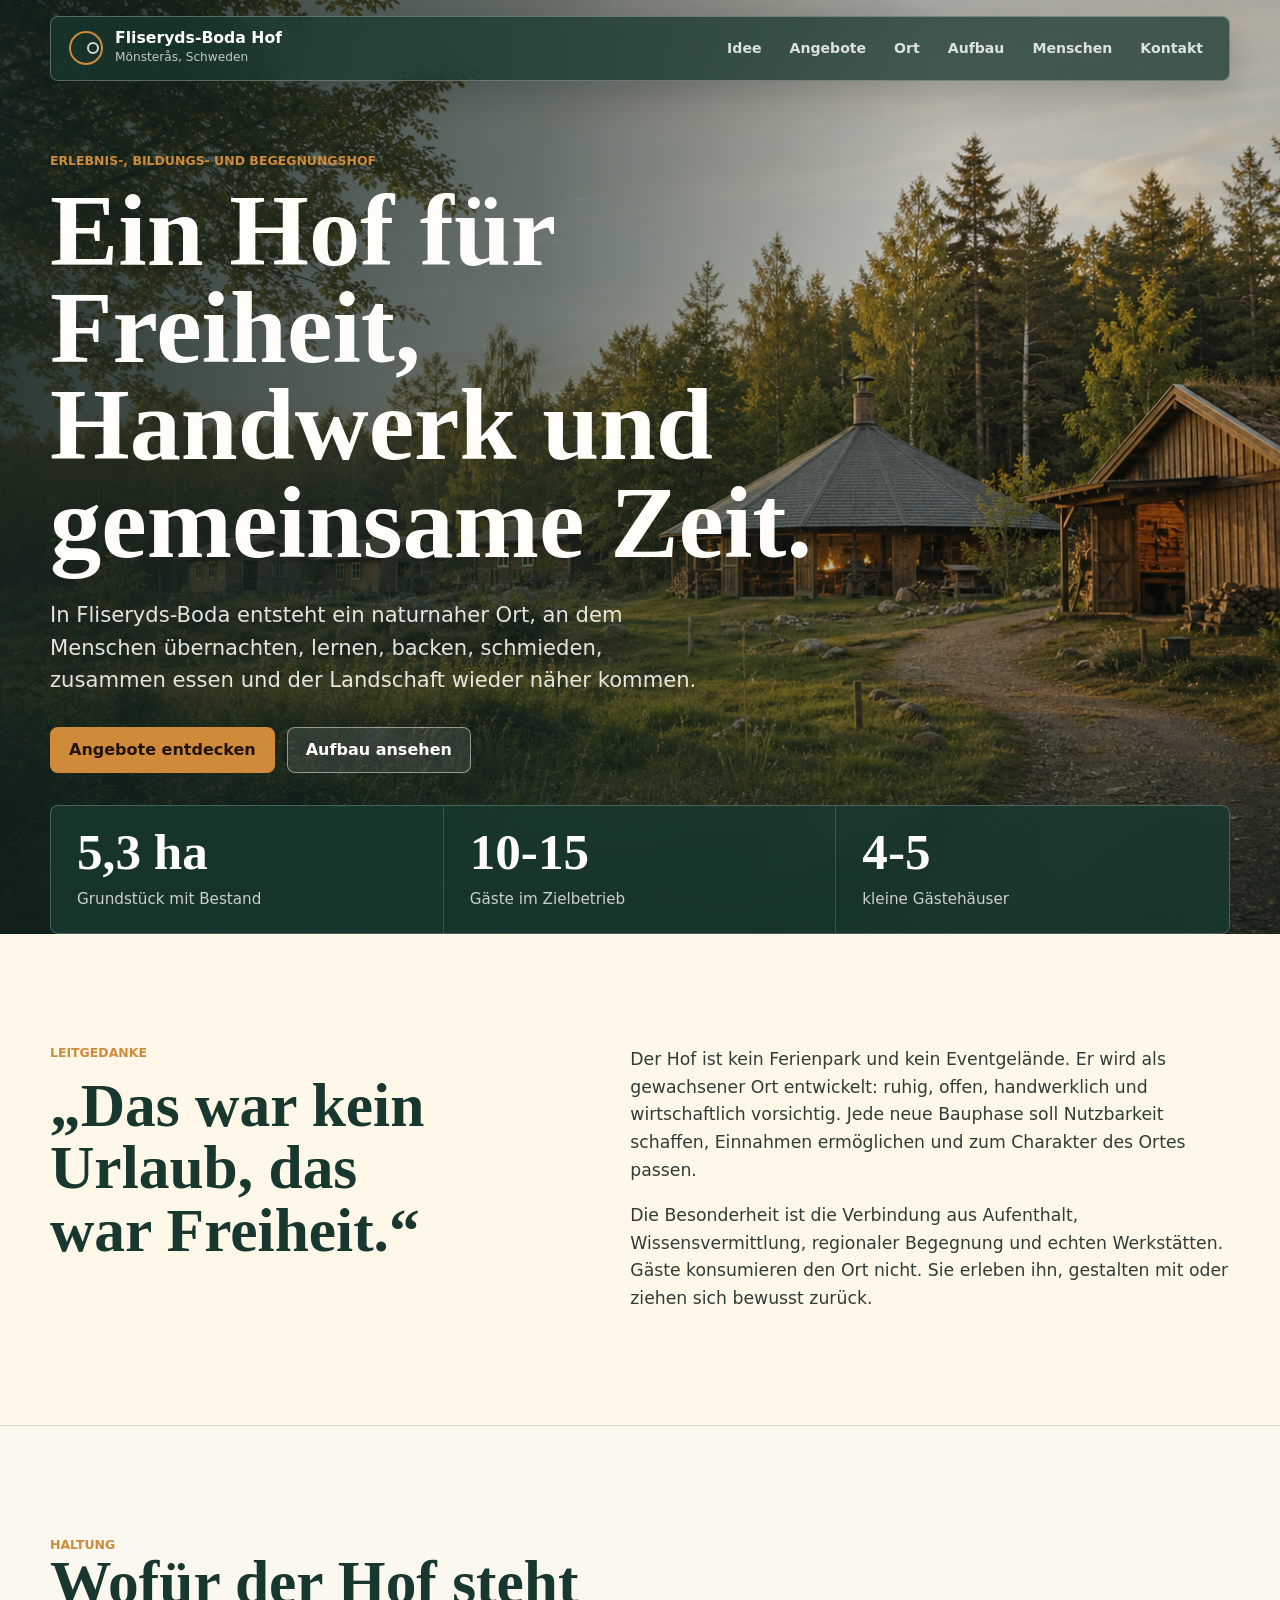
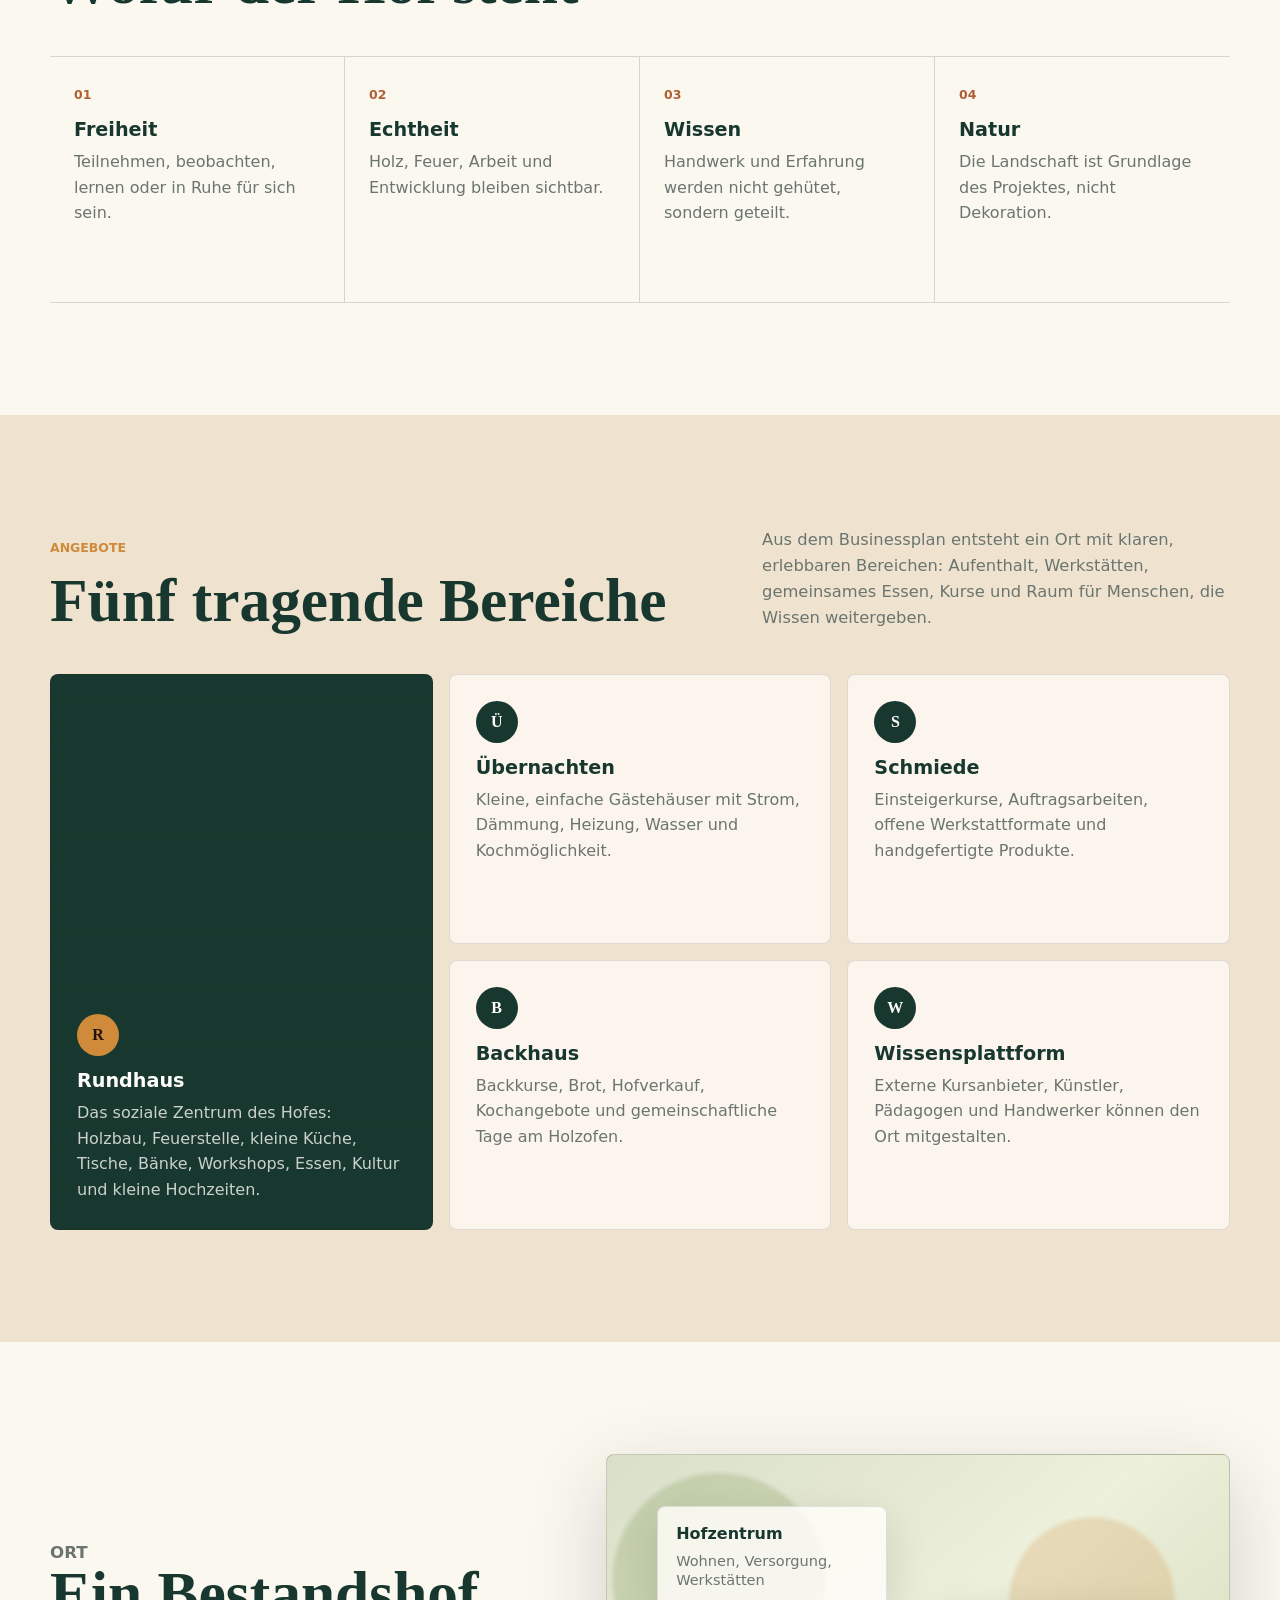
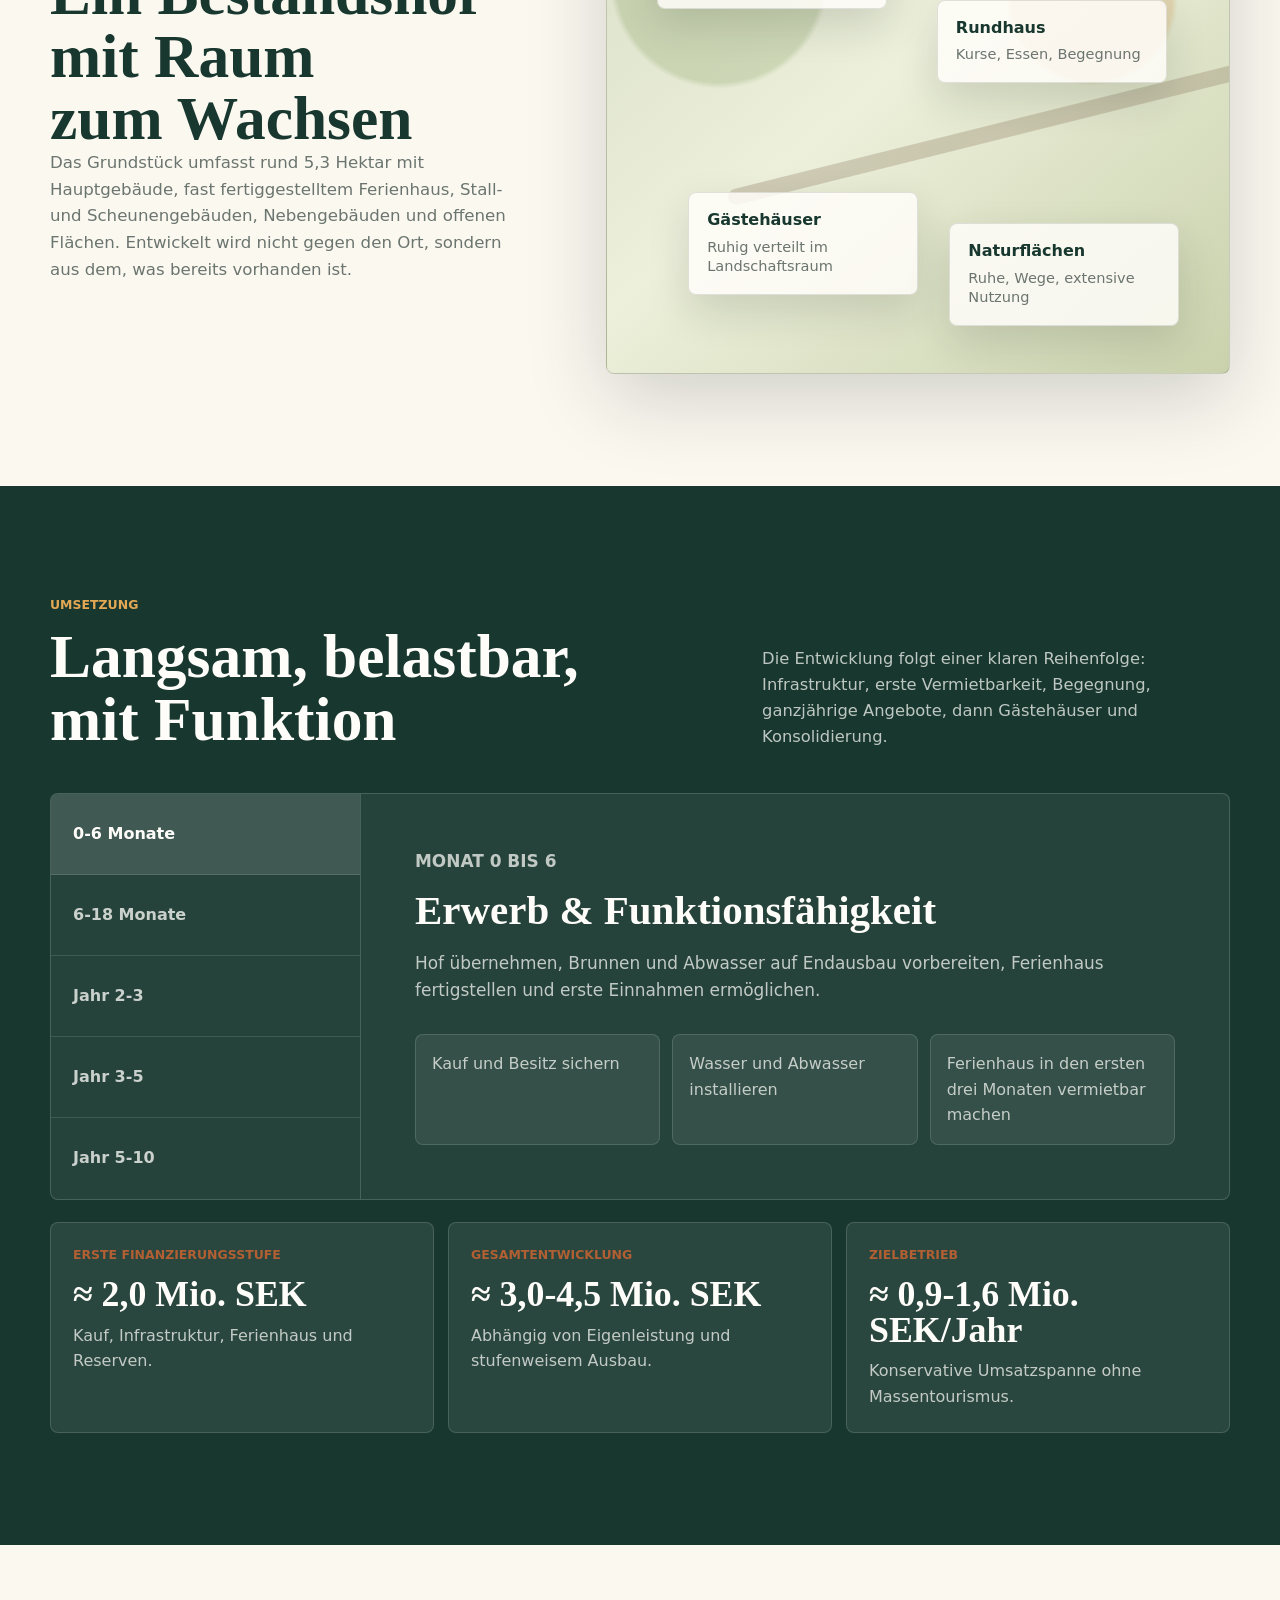
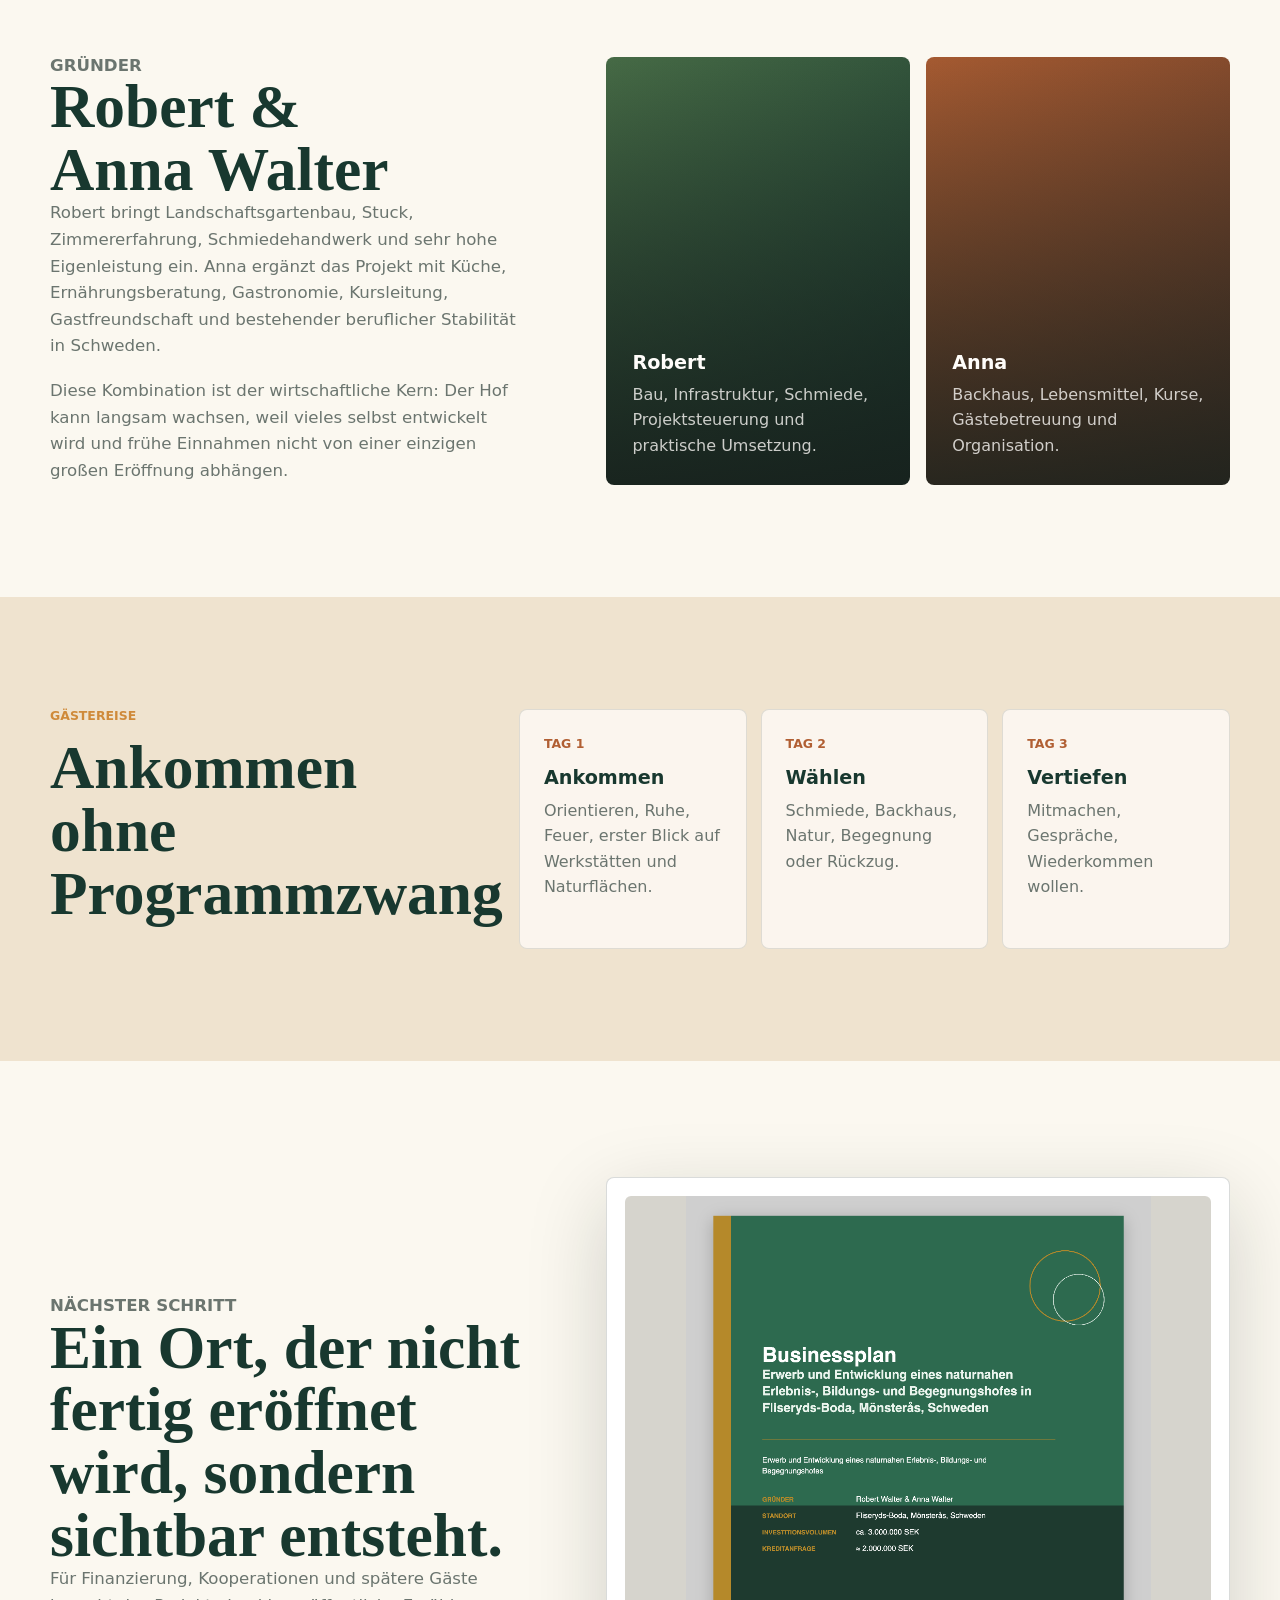
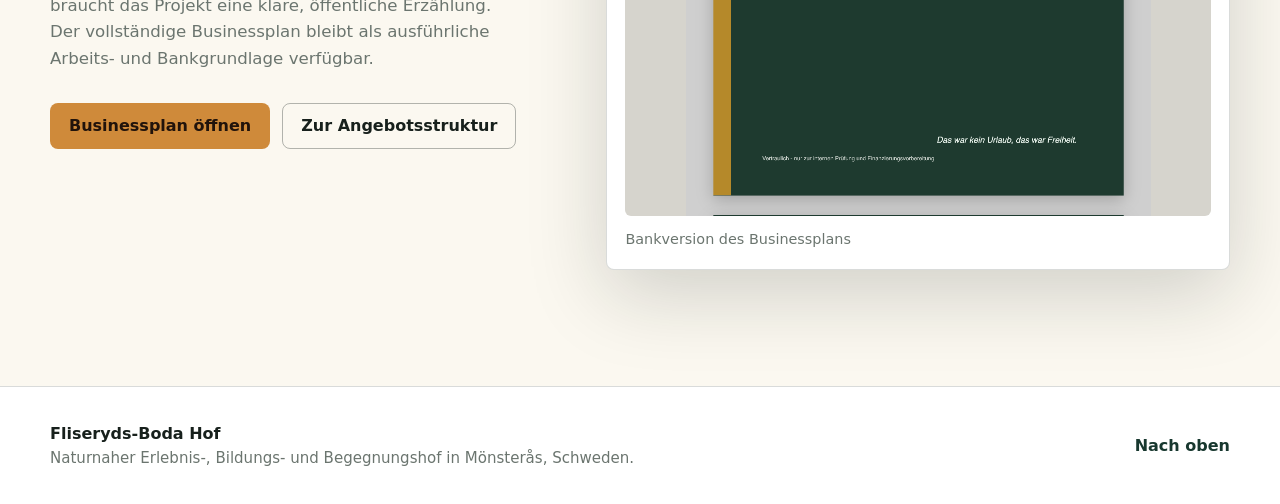
==== index.html @ d60a07a8 "Deploy website" ====
<!doctype html>
<html lang="de">
  <head>
    <meta charset="utf-8" />
    <meta name="viewport" content="width=device-width, initial-scale=1" />
    <meta
      name="description"
      content="Naturnaher Erlebnis-, Bildungs- und Begegnungshof in Fliseryds-Boda, Mönsterås: Übernachten, Handwerk, Backhaus, Schmiede, Rundhaus und offene Wissensplattform."
    />
    <title>Erlebnis-, Bildungs- und Begegnungshof Fliseryds-Boda</title>
    <link rel="preload" href="assets/hof-hero.png" as="image" />
    <link rel="stylesheet" href="styles.css" />
  </head>
  <body>
    <header class="site-header" data-header>
      <a class="brand" href="#top" aria-label="Zur Startseite">
        <span class="brand-mark" aria-hidden="true"></span>
        <span>
          <strong>Fliseryds-Boda Hof</strong>
          <small>Mönsterås, Schweden</small>
        </span>
      </a>

      <button class="nav-toggle" type="button" data-nav-toggle aria-expanded="false" aria-controls="site-nav">
        <span></span>
        <span></span>
        <span></span>
        <span class="sr-only">Navigation</span>
      </button>

      <nav class="site-nav" id="site-nav" data-nav>
        <a href="#idee">Idee</a>
        <a href="#angebote">Angebote</a>
        <a href="#ort">Ort</a>
        <a href="#aufbau">Aufbau</a>
        <a href="#menschen">Menschen</a>
        <a href="#kontakt">Kontakt</a>
      </nav>
    </header>

    <main id="top">
      <section class="hero" aria-labelledby="hero-title">
        <picture class="hero-media">
          <img src="assets/hof-hero.png" alt="Naturnaher Hof mit kleinen Holzhäusern, Rundhaus und Werkstatt am Waldrand" />
        </picture>
        <div class="hero-shade" aria-hidden="true"></div>
        <div class="hero-content">
          <p class="eyebrow">Erlebnis-, Bildungs- und Begegnungshof</p>
          <h1 id="hero-title">
            <span>Ein Hof für</span>
            <span>Freiheit,</span>
            <span>Handwerk</span>
            <span>und</span>
            <span>gemeinsame</span>
            <span>Zeit.</span>
          </h1>
          <p class="hero-copy">
            In Fliseryds-Boda entsteht ein naturnaher Ort, an dem Menschen übernachten, lernen,
            backen, schmieden, zusammen essen und der Landschaft wieder näher kommen.
          </p>
          <div class="hero-actions" aria-label="Wichtige Ziele">
            <a class="button button-primary" href="#angebote">Angebote entdecken</a>
            <a class="button button-secondary" href="#aufbau">Aufbau ansehen</a>
          </div>
        </div>
        <div class="hero-facts" aria-label="Projektkennzahlen">
          <div>
            <strong>5,3 ha</strong>
            <span>Grundstück mit Bestand</span>
          </div>
          <div>
            <strong>10-15</strong>
            <span>Gäste im Zielbetrieb</span>
          </div>
          <div>
            <strong>4-5</strong>
            <span>kleine Gästehäuser</span>
          </div>
        </div>
      </section>

      <section class="intro-band" id="idee" aria-labelledby="idea-title">
        <div class="section-inner intro-grid">
          <div>
            <p class="eyebrow">Leitgedanke</p>
            <h2 id="idea-title">„Das war kein Urlaub, das war Freiheit.“</h2>
          </div>
          <div class="intro-copy">
            <p>
              Der Hof ist kein Ferienpark und kein Eventgelände. Er wird als gewachsener Ort entwickelt:
              ruhig, offen, handwerklich und wirtschaftlich vorsichtig. Jede neue Bauphase soll Nutzbarkeit
              schaffen, Einnahmen ermöglichen und zum Charakter des Ortes passen.
            </p>
            <p>
              Die Besonderheit ist die Verbindung aus Aufenthalt, Wissensvermittlung, regionaler Begegnung
              und echten Werkstätten. Gäste konsumieren den Ort nicht. Sie erleben ihn, gestalten mit oder
              ziehen sich bewusst zurück.
            </p>
          </div>
        </div>
      </section>

      <section class="section" aria-labelledby="values-title">
        <div class="section-inner">
          <div class="section-heading">
            <p class="eyebrow">Haltung</p>
            <h2 id="values-title">Wofür der Hof steht</h2>
          </div>
          <div class="value-strip">
            <article>
              <span>01</span>
              <h3>Freiheit</h3>
              <p>Teilnehmen, beobachten, lernen oder in Ruhe für sich sein.</p>
            </article>
            <article>
              <span>02</span>
              <h3>Echtheit</h3>
              <p>Holz, Feuer, Arbeit und Entwicklung bleiben sichtbar.</p>
            </article>
            <article>
              <span>03</span>
              <h3>Wissen</h3>
              <p>Handwerk und Erfahrung werden nicht gehütet, sondern geteilt.</p>
            </article>
            <article>
              <span>04</span>
              <h3>Natur</h3>
              <p>Die Landschaft ist Grundlage des Projektes, nicht Dekoration.</p>
            </article>
          </div>
        </div>
      </section>

      <section class="section section-warm" id="angebote" aria-labelledby="offers-title">
        <div class="section-inner">
          <div class="section-heading split">
            <div>
              <p class="eyebrow">Angebote</p>
              <h2 id="offers-title">Fünf tragende Bereiche</h2>
            </div>
            <p>
              Aus dem Businessplan entsteht ein Ort mit klaren, erlebbaren Bereichen: Aufenthalt,
              Werkstätten, gemeinsames Essen, Kurse und Raum für Menschen, die Wissen weitergeben.
            </p>
          </div>

          <div class="offer-grid">
            <article class="offer-card large">
              <div class="offer-icon" aria-hidden="true">R</div>
              <h3>Rundhaus</h3>
              <p>
                Das soziale Zentrum des Hofes: Holzbau, Feuerstelle, kleine Küche, Tische, Bänke,
                Workshops, Essen, Kultur und kleine Hochzeiten.
              </p>
            </article>
            <article class="offer-card">
              <div class="offer-icon" aria-hidden="true">Ü</div>
              <h3>Übernachten</h3>
              <p>Kleine, einfache Gästehäuser mit Strom, Dämmung, Heizung, Wasser und Kochmöglichkeit.</p>
            </article>
            <article class="offer-card">
              <div class="offer-icon" aria-hidden="true">S</div>
              <h3>Schmiede</h3>
              <p>Einsteigerkurse, Auftragsarbeiten, offene Werkstattformate und handgefertigte Produkte.</p>
            </article>
            <article class="offer-card">
              <div class="offer-icon" aria-hidden="true">B</div>
              <h3>Backhaus</h3>
              <p>Backkurse, Brot, Hofverkauf, Kochangebote und gemeinschaftliche Tage am Holzofen.</p>
            </article>
            <article class="offer-card">
              <div class="offer-icon" aria-hidden="true">W</div>
              <h3>Wissensplattform</h3>
              <p>Externe Kursanbieter, Künstler, Pädagogen und Handwerker können den Ort mitgestalten.</p>
            </article>
          </div>
        </div>
      </section>

      <section class="section" id="ort" aria-labelledby="place-title">
        <div class="section-inner place-grid">
          <div>
            <p class="eyebrow">Ort</p>
            <h2 id="place-title">Ein Bestandshof mit Raum zum Wachsen</h2>
            <p>
              Das Grundstück umfasst rund 5,3 Hektar mit Hauptgebäude, fast fertiggestelltem Ferienhaus,
              Stall- und Scheunengebäuden, Nebengebäuden und offenen Flächen. Entwickelt wird nicht gegen
              den Ort, sondern aus dem, was bereits vorhanden ist.
            </p>
          </div>
          <div class="site-map" aria-label="Funktionsbereiche des Hofes">
            <div class="map-zone zone-center">
              <strong>Hofzentrum</strong>
              <span>Wohnen, Versorgung, Werkstätten</span>
            </div>
            <div class="map-zone zone-gather">
              <strong>Rundhaus</strong>
              <span>Kurse, Essen, Begegnung</span>
            </div>
            <div class="map-zone zone-guests">
              <strong>Gästehäuser</strong>
              <span>Ruhig verteilt im Landschaftsraum</span>
            </div>
            <div class="map-zone zone-nature">
              <strong>Naturflächen</strong>
              <span>Ruhe, Wege, extensive Nutzung</span>
            </div>
          </div>
        </div>
      </section>

      <section class="section section-dark" id="aufbau" aria-labelledby="roadmap-title">
        <div class="section-inner">
          <div class="section-heading split">
            <div>
              <p class="eyebrow">Umsetzung</p>
              <h2 id="roadmap-title">Langsam, belastbar, mit Funktion</h2>
            </div>
            <p>
              Die Entwicklung folgt einer klaren Reihenfolge: Infrastruktur, erste Vermietbarkeit,
              Begegnung, ganzjährige Angebote, dann Gästehäuser und Konsolidierung.
            </p>
          </div>

          <div class="roadmap" data-roadmap>
            <div class="phase-tabs" role="tablist" aria-label="Entwicklungsphasen">
              <button type="button" class="phase-tab is-active" role="tab" aria-selected="true" data-phase="0">0-6 Monate</button>
              <button type="button" class="phase-tab" role="tab" aria-selected="false" data-phase="1">6-18 Monate</button>
              <button type="button" class="phase-tab" role="tab" aria-selected="false" data-phase="2">Jahr 2-3</button>
              <button type="button" class="phase-tab" role="tab" aria-selected="false" data-phase="3">Jahr 3-5</button>
              <button type="button" class="phase-tab" role="tab" aria-selected="false" data-phase="4">Jahr 5-10</button>
            </div>
            <div class="phase-panel" role="tabpanel" aria-live="polite">
              <p class="phase-kicker" data-phase-period>Monat 0 bis 6</p>
              <h3 data-phase-title>Erwerb & Funktionsfähigkeit</h3>
              <p data-phase-copy>
                Hof übernehmen, Brunnen und Abwasser auf Endausbau vorbereiten, Ferienhaus fertigstellen
                und erste Einnahmen ermöglichen.
              </p>
              <ul data-phase-list>
                <li>Kauf und Besitz sichern</li>
                <li>Wasser und Abwasser installieren</li>
                <li>Ferienhaus in den ersten drei Monaten vermietbar machen</li>
              </ul>
            </div>
          </div>

          <div class="finance-grid" aria-label="Finanzielle Eckdaten">
            <div>
              <span>Erste Finanzierungsstufe</span>
              <strong>≈ 2,0 Mio. SEK</strong>
              <p>Kauf, Infrastruktur, Ferienhaus und Reserven.</p>
            </div>
            <div>
              <span>Gesamtentwicklung</span>
              <strong>≈ 3,0-4,5 Mio. SEK</strong>
              <p>Abhängig von Eigenleistung und stufenweisem Ausbau.</p>
            </div>
            <div>
              <span>Zielbetrieb</span>
              <strong>≈ 0,9-1,6 Mio. SEK/Jahr</strong>
              <p>Konservative Umsatzspanne ohne Massentourismus.</p>
            </div>
          </div>
        </div>
      </section>

      <section class="section" id="menschen" aria-labelledby="people-title">
        <div class="section-inner people-grid">
          <div class="people-copy">
            <p class="eyebrow">Gründer</p>
            <h2 id="people-title">Robert & Anna Walter</h2>
            <p>
              Robert bringt Landschaftsgartenbau, Stuck, Zimmererfahrung, Schmiedehandwerk und sehr hohe
              Eigenleistung ein. Anna ergänzt das Projekt mit Küche, Ernährungsberatung, Gastronomie,
              Kursleitung, Gastfreundschaft und bestehender beruflicher Stabilität in Schweden.
            </p>
            <p>
              Diese Kombination ist der wirtschaftliche Kern: Der Hof kann langsam wachsen, weil vieles
              selbst entwickelt wird und frühe Einnahmen nicht von einer einzigen großen Eröffnung abhängen.
            </p>
          </div>
          <div class="profile-list">
            <article>
              <h3>Robert</h3>
              <p>Bau, Infrastruktur, Schmiede, Projektsteuerung und praktische Umsetzung.</p>
            </article>
            <article>
              <h3>Anna</h3>
              <p>Backhaus, Lebensmittel, Kurse, Gästebetreuung und Organisation.</p>
            </article>
          </div>
        </div>
      </section>

      <section class="section section-warm" aria-labelledby="guest-title">
        <div class="section-inner guest-grid">
          <div>
            <p class="eyebrow">Gästereise</p>
            <h2 id="guest-title">Ankommen ohne Programmzwang</h2>
          </div>
          <div class="journey">
            <article>
              <span>Tag 1</span>
              <h3>Ankommen</h3>
              <p>Orientieren, Ruhe, Feuer, erster Blick auf Werkstätten und Naturflächen.</p>
            </article>
            <article>
              <span>Tag 2</span>
              <h3>Wählen</h3>
              <p>Schmiede, Backhaus, Natur, Begegnung oder Rückzug.</p>
            </article>
            <article>
              <span>Tag 3</span>
              <h3>Vertiefen</h3>
              <p>Mitmachen, Gespräche, Wiederkommen wollen.</p>
            </article>
          </div>
        </div>
      </section>

      <section class="section cta-section" id="kontakt" aria-labelledby="contact-title">
        <div class="section-inner cta-grid">
          <div>
            <p class="eyebrow">Nächster Schritt</p>
            <h2 id="contact-title">Ein Ort, der nicht fertig eröffnet wird, sondern sichtbar entsteht.</h2>
            <p>
              Für Finanzierung, Kooperationen und spätere Gäste braucht das Projekt eine klare,
              öffentliche Erzählung. Der vollständige Businessplan bleibt als ausführliche Arbeits- und
              Bankgrundlage verfügbar.
            </p>
            <div class="cta-actions">
              <a class="button button-primary" href="businessplan_robert_anna_walter_bankversion.html">Businessplan öffnen</a>
              <a class="button button-secondary on-light" href="#angebote">Zur Angebotsstruktur</a>
            </div>
          </div>
          <figure class="document-preview">
            <img src="assets/businessplan-cover.png" alt="Titelseite des Businessplans Robert und Anna Walter" />
            <figcaption>Bankversion des Businessplans</figcaption>
          </figure>
        </div>
      </section>
    </main>

    <footer class="site-footer">
      <div class="section-inner footer-grid">
        <div>
          <strong>Fliseryds-Boda Hof</strong>
          <span>Naturnaher Erlebnis-, Bildungs- und Begegnungshof in Mönsterås, Schweden.</span>
        </div>
        <a href="#top">Nach oben</a>
      </div>
    </footer>

    <script src="script.js"></script>
  </body>
</html>
---- styles.css ----
:root {
  --forest: #18382f;
  --moss: #496f48;
  --leaf: #7f9a58;
  --ember: #b15f33;
  --copper: #cf8a3a;
  --cream: #f4eee1;
  --paper: #fbf8f0;
  --clay: #cfbfaa;
  --ink: #17201c;
  --muted: #6b756f;
  --line: rgba(23, 32, 28, 0.16);
  --white: #fffdfa;
  --shadow: 0 24px 80px rgba(16, 26, 22, 0.18);
  --max: 1180px;
}

* {
  box-sizing: border-box;
}

html {
  scroll-behavior: smooth;
}

body {
  margin: 0;
  background: var(--paper);
  color: var(--ink);
  font-family:
    Inter, ui-sans-serif, system-ui, -apple-system, BlinkMacSystemFont, "Segoe UI", sans-serif;
  font-size: 16px;
  line-height: 1.6;
  overflow-x: clip;
}

img {
  display: block;
  max-width: 100%;
}

a {
  color: inherit;
}

button,
a {
  -webkit-tap-highlight-color: transparent;
}

.sr-only {
  position: absolute;
  width: 1px;
  height: 1px;
  padding: 0;
  margin: -1px;
  overflow: hidden;
  clip: rect(0, 0, 0, 0);
  white-space: nowrap;
  border: 0;
}

.site-header {
  position: fixed;
  z-index: 30;
  top: 16px;
  left: 50%;
  width: min(calc(100% - 32px), var(--max));
  min-height: 64px;
  transform: translateX(-50%);
  display: flex;
  align-items: center;
  justify-content: space-between;
  gap: 22px;
  padding: 12px 14px 12px 18px;
  border: 1px solid rgba(255, 253, 250, 0.28);
  border-radius: 8px;
  background: rgba(24, 56, 47, 0.74);
  color: var(--white);
  box-shadow: 0 12px 36px rgba(13, 25, 21, 0.22);
  backdrop-filter: blur(18px);
}

.site-header.is-scrolled {
  background: rgba(24, 56, 47, 0.94);
  border-color: rgba(255, 253, 250, 0.18);
}

.brand {
  display: inline-flex;
  align-items: center;
  gap: 12px;
  text-decoration: none;
  min-width: 0;
}

.brand-mark {
  width: 34px;
  height: 34px;
  flex: 0 0 auto;
  border: 2px solid var(--copper);
  border-radius: 50%;
  position: relative;
}

.brand-mark::after {
  content: "";
  position: absolute;
  inset: 9px;
  border: 2px solid rgba(255, 253, 250, 0.82);
  border-radius: 50%;
  transform: translate(7px, 0);
}

.brand strong,
.brand small {
  display: block;
  overflow: hidden;
  text-overflow: ellipsis;
  white-space: nowrap;
}

.brand strong {
  font-size: 0.98rem;
  line-height: 1.1;
}

.brand small {
  margin-top: 2px;
  color: rgba(255, 253, 250, 0.74);
  font-size: 0.76rem;
}

.site-nav {
  display: flex;
  align-items: center;
  justify-content: flex-end;
  gap: 4px;
}

.site-nav a {
  padding: 10px 12px;
  border-radius: 8px;
  color: rgba(255, 253, 250, 0.84);
  font-size: 0.88rem;
  font-weight: 650;
  line-height: 1;
  text-decoration: none;
}

.site-nav a:hover,
.site-nav a:focus-visible {
  background: rgba(255, 253, 250, 0.13);
  color: var(--white);
  outline: none;
}

.nav-toggle {
  display: none;
  width: 44px;
  height: 44px;
  border: 0;
  border-radius: 8px;
  background: rgba(255, 253, 250, 0.12);
  color: var(--white);
  cursor: pointer;
}

.nav-toggle span:not(.sr-only) {
  display: block;
  width: 20px;
  height: 2px;
  margin: 4px auto;
  border-radius: 99px;
  background: currentColor;
}

.hero {
  position: relative;
  min-height: 92svh;
  overflow: hidden;
  background: var(--forest);
  color: var(--white);
}

.hero-media,
.hero-media img,
.hero-shade {
  position: absolute;
  inset: 0;
}

.hero-media img {
  width: 100%;
  height: 100%;
  object-fit: cover;
  object-position: center center;
}

.hero-shade {
  background:
    linear-gradient(90deg, rgba(17, 33, 28, 0.88) 0%, rgba(17, 33, 28, 0.58) 42%, rgba(17, 33, 28, 0.12) 74%),
    linear-gradient(0deg, rgba(17, 33, 28, 0.58), rgba(17, 33, 28, 0.06) 42%);
}

.hero-content {
  position: relative;
  z-index: 2;
  width: min(calc(100% - 40px), var(--max));
  min-height: 72svh;
  margin: 0 auto;
  padding: 154px 0 104px;
  display: flex;
  flex-direction: column;
  justify-content: center;
  align-items: flex-start;
}

.eyebrow {
  margin: 0 0 14px;
  color: var(--copper);
  font-size: 0.78rem;
  font-weight: 850;
  letter-spacing: 0;
  line-height: 1.1;
  text-transform: uppercase;
}

.hero h1,
.section h2,
.intro-band h2,
.cta-section h2 {
  margin: 0;
  font-family: Georgia, "Times New Roman", serif;
  font-weight: 700;
  letter-spacing: 0;
}

.hero h1 {
  max-width: 780px;
  font-size: clamp(3.05rem, 8vw, 6.8rem);
  line-height: 0.95;
  overflow-wrap: normal;
  text-wrap: balance;
}

.hero-copy {
  max-width: 650px;
  margin: 28px 0 0;
  color: rgba(255, 253, 250, 0.88);
  font-size: clamp(1.08rem, 2vw, 1.32rem);
  line-height: 1.55;
}

.hero-actions,
.cta-actions {
  display: flex;
  flex-wrap: wrap;
  gap: 12px;
  margin-top: 30px;
}

.button {
  display: inline-flex;
  align-items: center;
  justify-content: center;
  min-height: 46px;
  padding: 13px 18px;
  border-radius: 8px;
  border: 1px solid transparent;
  font-weight: 800;
  line-height: 1.1;
  text-decoration: none;
  transition: transform 160ms ease, background 160ms ease, border-color 160ms ease;
}

.button:hover,
.button:focus-visible {
  transform: translateY(-1px);
  outline: none;
}

.button-primary {
  background: var(--copper);
  color: #21130b;
}

.button-primary:hover,
.button-primary:focus-visible {
  background: #e2a14d;
}

.button-secondary {
  border-color: rgba(255, 253, 250, 0.48);
  color: var(--white);
  background: rgba(255, 253, 250, 0.1);
}

.button-secondary:hover,
.button-secondary:focus-visible {
  background: rgba(255, 253, 250, 0.17);
}

.button-secondary.on-light {
  border-color: rgba(23, 32, 28, 0.32);
  color: var(--ink);
  background: transparent;
}

.button-secondary.on-light:hover,
.button-secondary.on-light:focus-visible {
  background: rgba(23, 32, 28, 0.06);
}

.hero-facts {
  position: relative;
  z-index: 3;
  width: min(calc(100% - 40px), var(--max));
  margin: -72px auto 0;
  display: grid;
  grid-template-columns: repeat(3, minmax(0, 1fr));
  border: 1px solid rgba(255, 253, 250, 0.22);
  border-radius: 8px;
  overflow: hidden;
  background: rgba(24, 56, 47, 0.84);
  backdrop-filter: blur(14px);
}

.hero-facts div {
  min-height: 112px;
  padding: 22px 26px;
  border-right: 1px solid rgba(255, 253, 250, 0.16);
}

.hero-facts div:last-child {
  border-right: 0;
}

.hero-facts strong {
  display: block;
  font-family: Georgia, "Times New Roman", serif;
  font-size: clamp(2rem, 4vw, 3.4rem);
  line-height: 0.95;
}

.hero-facts span {
  display: block;
  margin-top: 10px;
  color: rgba(255, 253, 250, 0.78);
  font-size: 0.95rem;
}

.section,
.intro-band {
  padding: 112px 0;
}

.section-inner {
  width: min(calc(100% - 40px), var(--max));
  margin: 0 auto;
}

.intro-band {
  border-bottom: 1px solid var(--line);
  background: #fff8e8;
}

.intro-grid {
  display: grid;
  grid-template-columns: minmax(0, 0.9fr) minmax(0, 1.1fr);
  gap: clamp(36px, 7vw, 92px);
  align-items: start;
}

.intro-band h2,
.section h2,
.cta-section h2 {
  color: var(--forest);
  font-size: clamp(2.15rem, 4.8vw, 4.4rem);
  line-height: 1.02;
  text-wrap: balance;
}

.intro-copy {
  color: #303c37;
  font-size: 1.08rem;
}

.intro-copy p,
.place-grid p,
.people-copy p,
.cta-grid p,
.section-heading > p,
.section-heading.split > p {
  margin: 0;
}

.intro-copy p + p,
.people-copy p + p {
  margin-top: 18px;
}

.section-heading {
  max-width: 740px;
  margin-bottom: 42px;
}

.section-heading.split {
  max-width: none;
  display: grid;
  grid-template-columns: minmax(0, 0.88fr) minmax(260px, 0.62fr);
  gap: 48px;
  align-items: end;
}

.section-heading.split > p {
  color: var(--muted);
  font-size: 1.02rem;
}

.value-strip {
  display: grid;
  grid-template-columns: repeat(4, minmax(0, 1fr));
  border-top: 1px solid var(--line);
  border-bottom: 1px solid var(--line);
}

.value-strip article {
  min-height: 245px;
  padding: 28px 24px;
  border-right: 1px solid var(--line);
}

.value-strip article:last-child {
  border-right: 0;
}

.value-strip span,
.journey span,
.finance-grid span,
.phase-kicker {
  display: block;
  color: var(--ember);
  font-size: 0.78rem;
  font-weight: 850;
  letter-spacing: 0;
  text-transform: uppercase;
}

.value-strip h3,
.offer-card h3,
.profile-list h3,
.journey h3,
.phase-panel h3,
.map-zone strong {
  margin: 14px 0 8px;
  color: var(--forest);
  font-size: 1.2rem;
  line-height: 1.15;
}

.value-strip p,
.offer-card p,
.profile-list p,
.journey p,
.finance-grid p,
.phase-panel p,
.map-zone span {
  margin: 0;
  color: var(--muted);
}

.section-warm {
  background: #efe3cf;
}

.offer-grid {
  display: grid;
  grid-template-columns: repeat(3, minmax(0, 1fr));
  gap: 16px;
}

.offer-card {
  min-height: 270px;
  padding: 26px;
  border: 1px solid rgba(23, 32, 28, 0.12);
  border-radius: 8px;
  background: rgba(255, 253, 250, 0.72);
}

.offer-card.large {
  grid-row: span 2;
  min-height: 100%;
  display: flex;
  flex-direction: column;
  justify-content: flex-end;
  background:
    linear-gradient(180deg, rgba(24, 56, 47, 0.02), rgba(24, 56, 47, 0.88)),
    var(--forest);
  color: var(--white);
}

.offer-card.large h3,
.offer-card.large p {
  color: var(--white);
}

.offer-card.large p {
  color: rgba(255, 253, 250, 0.78);
}

.offer-icon {
  width: 42px;
  height: 42px;
  display: grid;
  place-items: center;
  border-radius: 50%;
  background: var(--forest);
  color: var(--white);
  font-family: Georgia, "Times New Roman", serif;
  font-weight: 800;
}

.offer-card.large .offer-icon {
  background: var(--copper);
  color: #21130b;
}

.place-grid,
.people-grid,
.cta-grid,
.guest-grid {
  display: grid;
  grid-template-columns: minmax(0, 0.86fr) minmax(0, 1.14fr);
  gap: clamp(36px, 7vw, 86px);
  align-items: center;
}

.place-grid p,
.people-copy p,
.cta-grid p {
  color: var(--muted);
  font-size: 1.04rem;
}

.site-map {
  position: relative;
  min-height: 520px;
  border: 1px solid var(--line);
  border-radius: 8px;
  background:
    radial-gradient(circle at 18% 24%, rgba(127, 154, 88, 0.26) 0 16%, transparent 17%),
    radial-gradient(circle at 78% 28%, rgba(207, 138, 58, 0.22) 0 13%, transparent 14%),
    linear-gradient(140deg, #d9dfc8, #edf0db 44%, #c9d1ac);
  overflow: hidden;
  box-shadow: var(--shadow);
}

.site-map::before {
  content: "";
  position: absolute;
  inset: 50% -20% auto 18%;
  height: 16px;
  border-radius: 99px;
  background: rgba(129, 109, 82, 0.28);
  transform: rotate(-14deg);
}

.map-zone {
  position: absolute;
  width: min(230px, 42%);
  padding: 18px;
  border: 1px solid rgba(23, 32, 28, 0.12);
  border-radius: 8px;
  background: rgba(255, 253, 250, 0.84);
  box-shadow: 0 16px 42px rgba(23, 32, 28, 0.14);
}

.map-zone strong {
  display: block;
  margin: 0 0 7px;
  font-size: 1rem;
}

.map-zone span {
  display: block;
  font-size: 0.91rem;
  line-height: 1.35;
}

.zone-center {
  left: 8%;
  top: 10%;
}

.zone-gather {
  right: 10%;
  top: 28%;
}

.zone-guests {
  left: 13%;
  bottom: 15%;
}

.zone-nature {
  right: 8%;
  bottom: 9%;
}

.section-dark {
  background: var(--forest);
  color: var(--white);
}

.section-dark .eyebrow,
.section-dark .phase-kicker {
  color: #e3a854;
}

.section-dark h2,
.section-dark .phase-panel h3 {
  color: var(--white);
}

.section-dark .section-heading.split > p,
.section-dark .phase-panel p,
.section-dark .phase-panel li,
.section-dark .finance-grid p {
  color: rgba(255, 253, 250, 0.72);
}

.roadmap {
  display: grid;
  grid-template-columns: 310px minmax(0, 1fr);
  border: 1px solid rgba(255, 253, 250, 0.16);
  border-radius: 8px;
  overflow: hidden;
  background: rgba(255, 253, 250, 0.06);
}

.phase-tabs {
  display: grid;
  align-content: stretch;
  border-right: 1px solid rgba(255, 253, 250, 0.16);
}

.phase-tab {
  min-height: 72px;
  padding: 18px 22px;
  border: 0;
  border-bottom: 1px solid rgba(255, 253, 250, 0.12);
  background: transparent;
  color: rgba(255, 253, 250, 0.76);
  font: inherit;
  font-weight: 800;
  text-align: left;
  cursor: pointer;
}

.phase-tab:last-child {
  border-bottom: 0;
}

.phase-tab.is-active,
.phase-tab:hover,
.phase-tab:focus-visible {
  background: rgba(255, 253, 250, 0.12);
  color: var(--white);
  outline: none;
}

.phase-panel {
  min-height: 360px;
  padding: clamp(28px, 5vw, 54px);
}

.phase-panel h3 {
  margin: 12px 0 16px;
  max-width: 720px;
  font-family: Georgia, "Times New Roman", serif;
  font-size: clamp(1.8rem, 3.2vw, 3rem);
  letter-spacing: 0;
}

.phase-panel p {
  max-width: 760px;
  font-size: 1.06rem;
}

.phase-panel ul {
  display: grid;
  grid-template-columns: repeat(3, minmax(0, 1fr));
  gap: 12px;
  padding: 0;
  margin: 30px 0 0;
  list-style: none;
}

.phase-panel li {
  min-height: 96px;
  padding: 16px;
  border: 1px solid rgba(255, 253, 250, 0.14);
  border-radius: 8px;
  background: rgba(255, 253, 250, 0.07);
}

.finance-grid {
  display: grid;
  grid-template-columns: repeat(3, minmax(0, 1fr));
  gap: 14px;
  margin-top: 22px;
}

.finance-grid div {
  min-height: 170px;
  padding: 22px;
  border: 1px solid rgba(255, 253, 250, 0.14);
  border-radius: 8px;
  background: rgba(255, 253, 250, 0.08);
}

.finance-grid strong {
  display: block;
  margin: 12px 0 10px;
  color: var(--white);
  font-family: Georgia, "Times New Roman", serif;
  font-size: clamp(1.7rem, 2.8vw, 2.45rem);
  line-height: 1;
}

.people-grid {
  align-items: stretch;
}

.people-copy {
  align-self: center;
}

.profile-list {
  display: grid;
  grid-template-columns: repeat(2, minmax(0, 1fr));
  gap: 16px;
}

.profile-list article {
  min-height: 330px;
  display: flex;
  flex-direction: column;
  justify-content: flex-end;
  padding: 26px;
  border-radius: 8px;
  color: var(--white);
  background:
    linear-gradient(180deg, rgba(23, 32, 28, 0.06), rgba(23, 32, 28, 0.9)),
    linear-gradient(135deg, var(--moss), var(--forest));
}

.profile-list article:nth-child(2) {
  background:
    linear-gradient(180deg, rgba(23, 32, 28, 0.08), rgba(23, 32, 28, 0.84)),
    linear-gradient(135deg, var(--ember), #5e3928);
}

.profile-list h3,
.profile-list p {
  color: var(--white);
}

.profile-list p {
  color: rgba(255, 253, 250, 0.78);
}

.guest-grid {
  grid-template-columns: minmax(0, 0.7fr) minmax(0, 1.3fr);
  align-items: start;
}

.journey {
  display: grid;
  grid-template-columns: repeat(3, minmax(0, 1fr));
  gap: 14px;
}

.journey article {
  min-height: 240px;
  padding: 24px;
  border: 1px solid rgba(23, 32, 28, 0.12);
  border-radius: 8px;
  background: rgba(255, 253, 250, 0.72);
}

.cta-section {
  padding: 116px 0;
  background: var(--paper);
}

.cta-grid {
  align-items: center;
}

.document-preview {
  margin: 0;
  padding: 18px;
  border: 1px solid var(--line);
  border-radius: 8px;
  background: #ffffff;
  box-shadow: var(--shadow);
}

.document-preview img {
  width: 100%;
  max-height: 620px;
  object-fit: contain;
  border-radius: 6px;
  background: #d6d4cd;
}

.document-preview figcaption {
  margin-top: 12px;
  color: var(--muted);
  font-size: 0.9rem;
}

.site-footer {
  padding: 34px 0;
  border-top: 1px solid var(--line);
  background: #ffffff;
}

.footer-grid {
  display: flex;
  justify-content: space-between;
  gap: 24px;
  align-items: center;
}

.footer-grid strong,
.footer-grid span {
  display: block;
}

.footer-grid span {
  color: var(--muted);
  font-size: 0.94rem;
}

.footer-grid a {
  color: var(--forest);
  font-weight: 800;
  text-decoration: none;
}

@media (max-width: 980px) {
  .site-header {
    top: 10px;
    width: min(calc(100% - 20px), var(--max));
  }

  .nav-toggle {
    display: inline-block;
  }

  .site-nav {
    position: absolute;
    top: calc(100% + 8px);
    right: 0;
    width: min(330px, calc(100vw - 20px));
    display: none;
    padding: 8px;
    border: 1px solid rgba(255, 253, 250, 0.18);
    border-radius: 8px;
    background: rgba(24, 56, 47, 0.97);
    box-shadow: 0 18px 42px rgba(13, 25, 21, 0.24);
  }

  .site-nav.is-open {
    display: grid;
  }

  .site-nav a {
    padding: 14px;
  }

  .hero-content {
    padding-top: 138px;
  }

  .hero-facts,
  .value-strip,
  .offer-grid,
  .finance-grid,
  .journey,
  .profile-list {
    grid-template-columns: 1fr 1fr;
  }

  .hero-facts div:nth-child(2),
  .value-strip article:nth-child(2) {
    border-right: 0;
  }

  .hero-facts div:last-child {
    grid-column: 1 / -1;
    border-top: 1px solid rgba(255, 253, 250, 0.16);
  }

  .value-strip article {
    border-bottom: 1px solid var(--line);
  }

  .value-strip article:nth-last-child(-n + 2) {
    border-bottom: 0;
  }

  .offer-card.large {
    grid-row: auto;
    grid-column: 1 / -1;
    min-height: 320px;
  }

  .intro-grid,
  .section-heading.split,
  .place-grid,
  .people-grid,
  .cta-grid,
  .guest-grid {
    grid-template-columns: 1fr;
  }

  .roadmap {
    grid-template-columns: 1fr;
  }

  .phase-tabs {
    grid-template-columns: repeat(5, minmax(150px, 1fr));
    overflow-x: auto;
    border-right: 0;
    border-bottom: 1px solid rgba(255, 253, 250, 0.16);
  }

  .phase-tab {
    min-height: 64px;
    border-bottom: 0;
    border-right: 1px solid rgba(255, 253, 250, 0.12);
    white-space: nowrap;
  }

  .phase-panel ul {
    grid-template-columns: 1fr;
  }
}

@media (max-width: 660px) {
  body {
    font-size: 15px;
  }

  .site-header {
    min-height: 58px;
    padding: 9px 10px 9px 12px;
  }

  .brand-mark {
    width: 28px;
    height: 28px;
  }

  .brand-mark::after {
    inset: 7px;
    transform: translate(6px, 0);
  }

  .brand strong {
    max-width: 180px;
    font-size: 0.9rem;
  }

  .brand small {
    max-width: 180px;
  }

  .hero {
    min-height: 90svh;
  }

  .hero-shade {
    background:
      linear-gradient(90deg, rgba(17, 33, 28, 0.9), rgba(17, 33, 28, 0.64)),
      linear-gradient(0deg, rgba(17, 33, 28, 0.64), rgba(17, 33, 28, 0.06));
  }

  .hero-content {
    width: min(calc(100% - 28px), var(--max));
    padding: 112px 0 98px;
  }

  .hero h1 {
    max-width: 100%;
    font-size: clamp(2.3rem, 12vw, 3.05rem);
    line-height: 0.98;
    text-wrap: wrap;
  }

  .hero h1 span {
    display: block;
  }

  .hero-copy {
    margin-top: 22px;
    max-width: 32ch;
  }

  .hero-actions,
  .cta-actions {
    width: 100%;
  }

  .hero-actions {
    max-width: 32ch;
  }

  .button {
    width: 100%;
  }

  .hero-facts {
    width: min(calc(100% - 28px), var(--max));
    grid-template-columns: 1fr;
    margin-top: -62px;
  }

  .hero-facts div,
  .hero-facts div:nth-child(2),
  .hero-facts div:last-child {
    min-height: 96px;
    border-right: 0;
    border-top: 1px solid rgba(255, 253, 250, 0.16);
  }

  .hero-facts div:first-child {
    border-top: 0;
  }

  .section,
  .intro-band,
  .cta-section {
    padding: 76px 0;
  }

  .section-inner {
    width: min(calc(100% - 28px), var(--max));
  }

  .intro-band h2,
  .section h2,
  .cta-section h2 {
    font-size: clamp(2.05rem, 12vw, 3rem);
  }

  .value-strip,
  .offer-grid,
  .finance-grid,
  .journey,
  .profile-list {
    grid-template-columns: 1fr;
  }

  .value-strip article,
  .value-strip article:nth-child(2),
  .value-strip article:nth-last-child(-n + 2) {
    min-height: auto;
    border-right: 0;
    border-bottom: 1px solid var(--line);
  }

  .value-strip article:last-child {
    border-bottom: 0;
  }

  .offer-card,
  .offer-card.large,
  .profile-list article,
  .journey article,
  .finance-grid div {
    min-height: auto;
  }

  .site-map {
    min-height: 610px;
  }

  .map-zone {
    width: calc(100% - 36px);
    left: 18px;
    right: 18px;
  }

  .zone-center {
    top: 22px;
  }

  .zone-gather {
    top: 162px;
  }

  .zone-guests {
    bottom: 162px;
  }

  .zone-nature {
    bottom: 22px;
  }

  .phase-panel {
    padding: 24px;
  }

  .phase-panel h3 {
    font-size: clamp(1.8rem, 10vw, 2.45rem);
  }

  .footer-grid {
    display: grid;
  }
}

@media (prefers-reduced-motion: reduce) {
  html {
    scroll-behavior: auto;
  }

  .button {
    transition: none;
  }
}
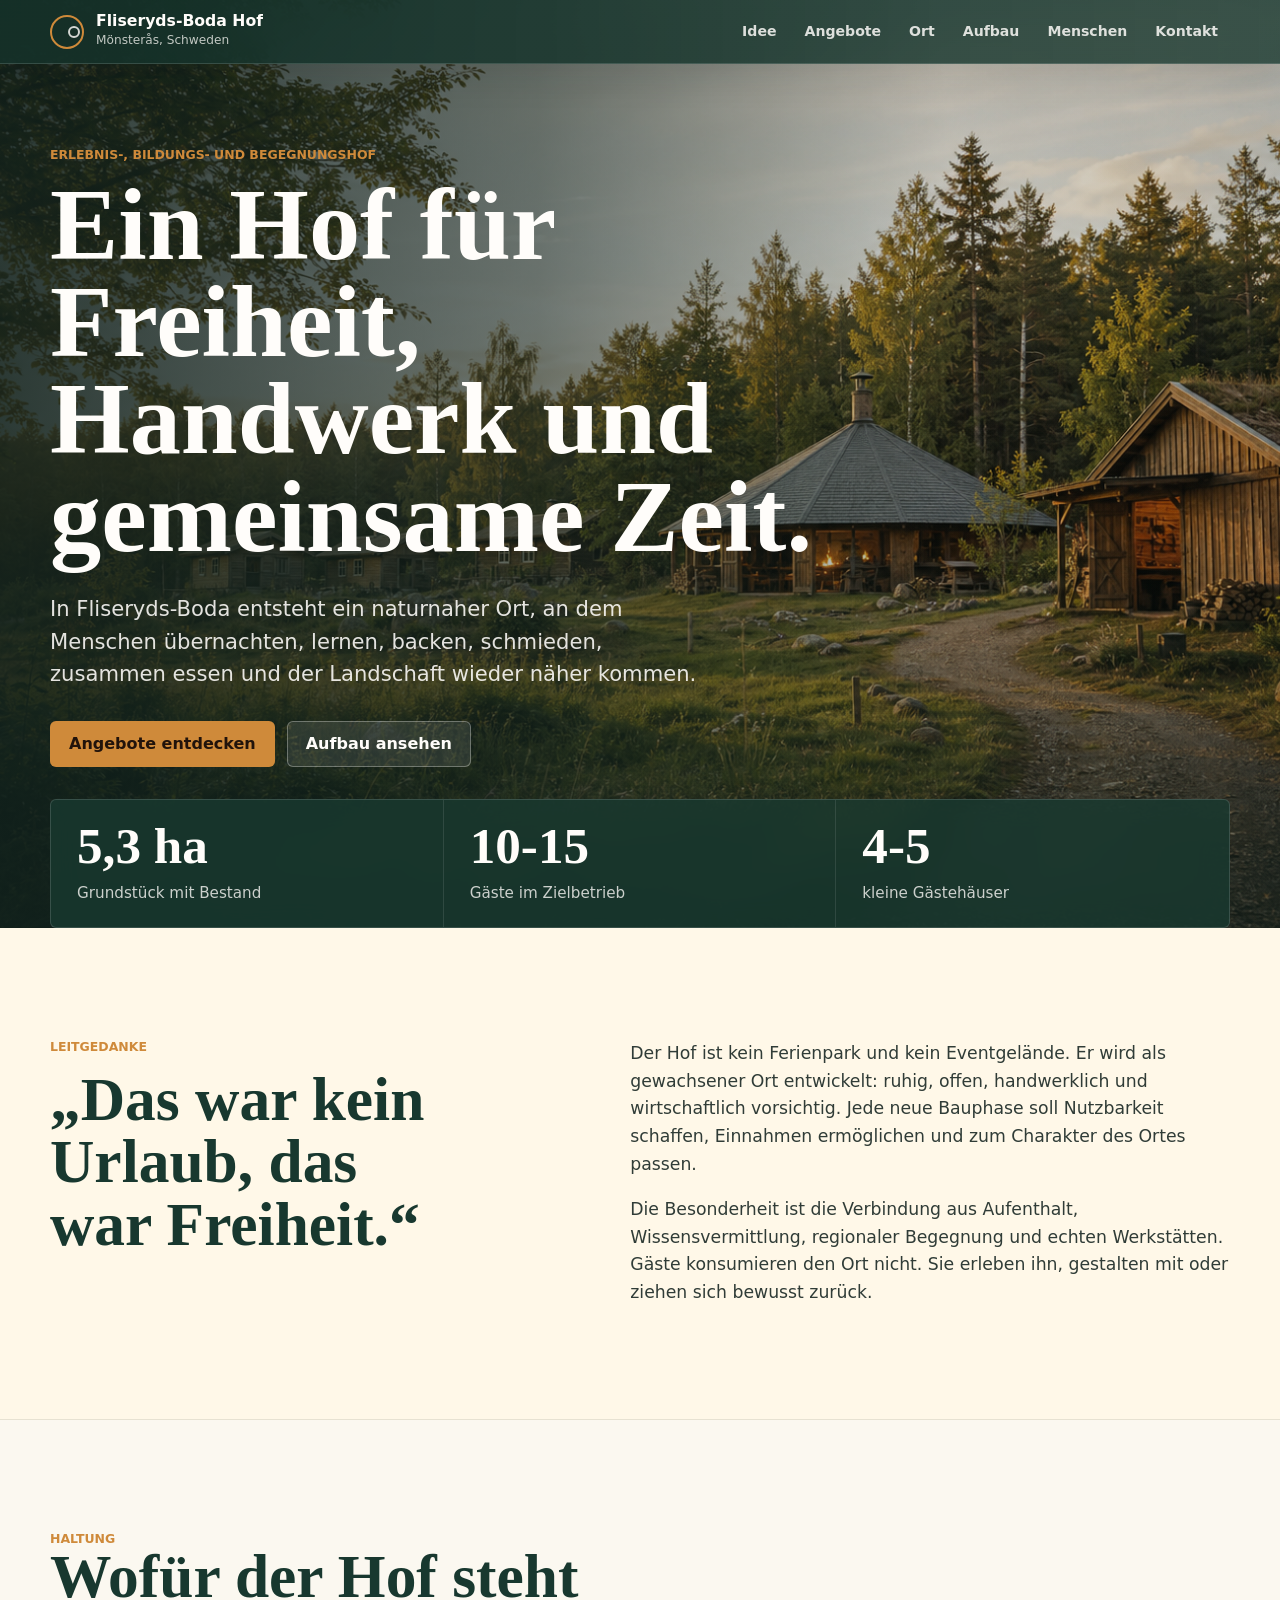
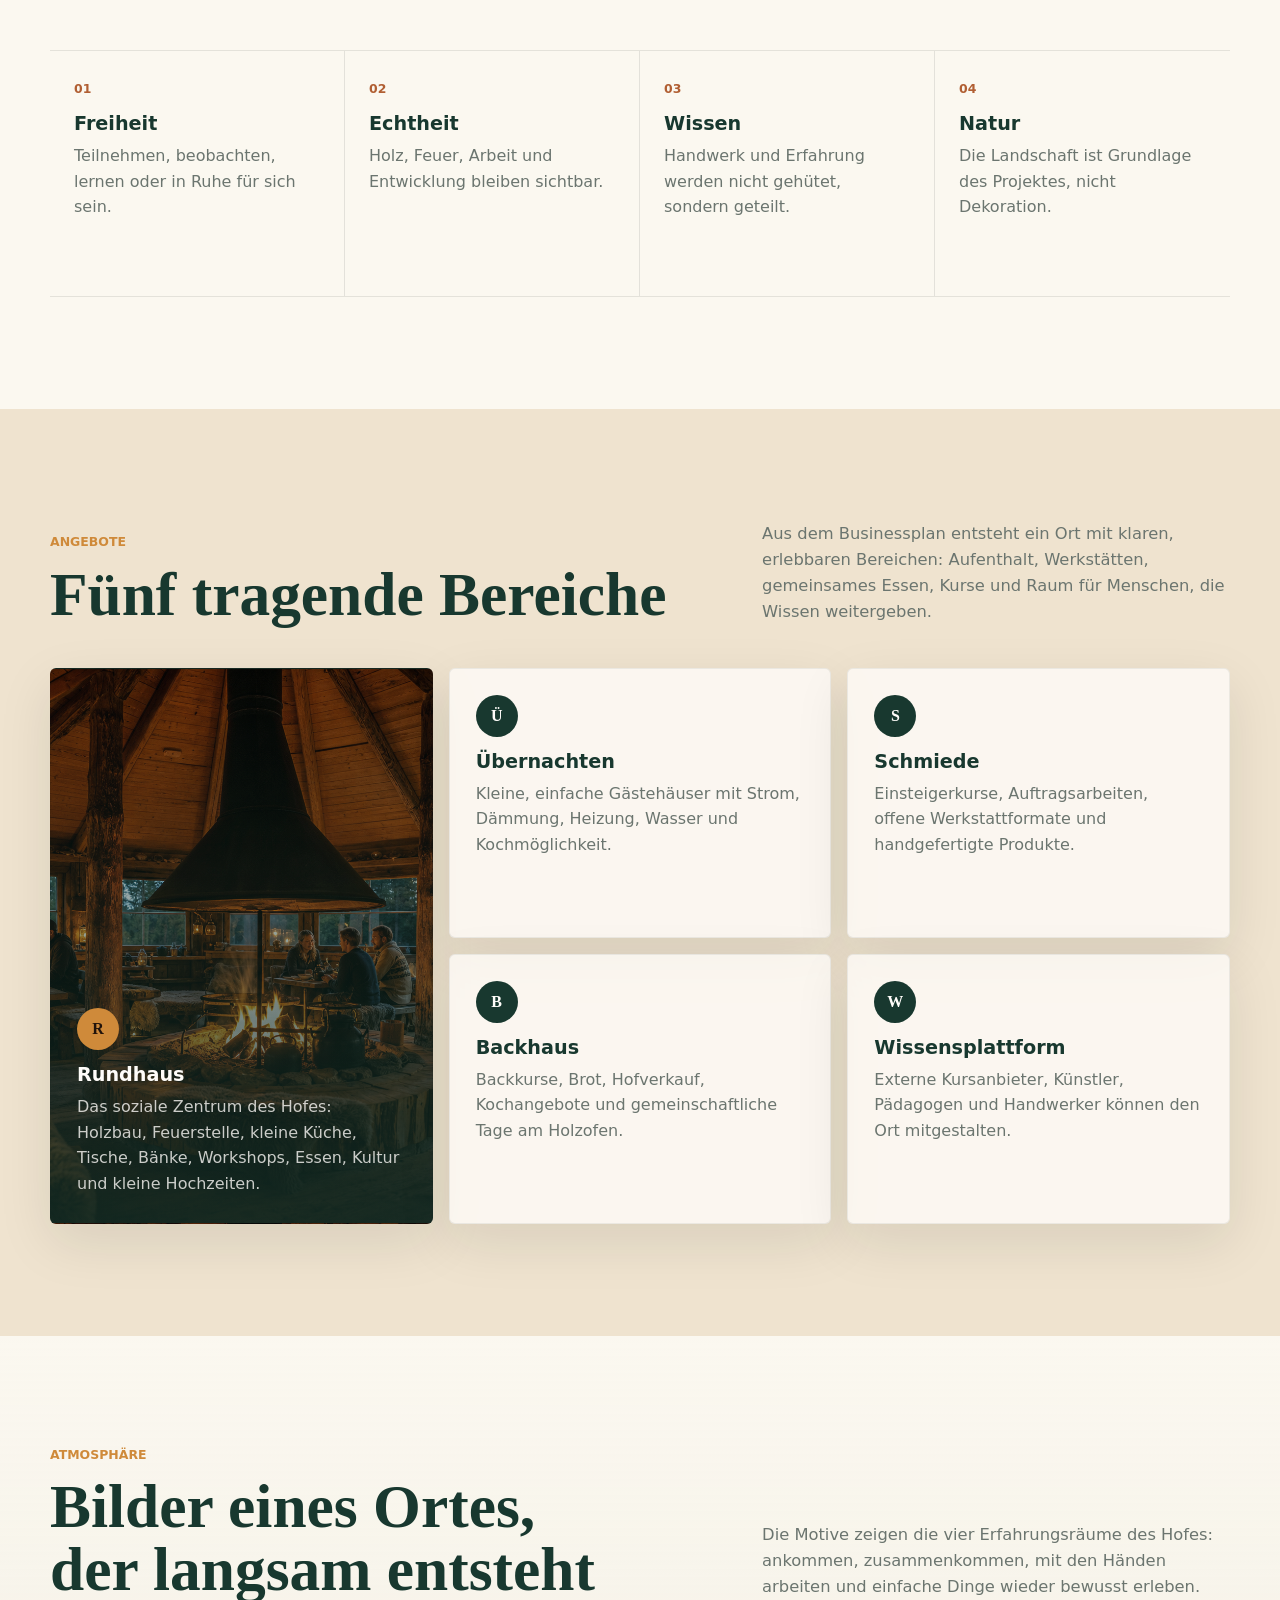
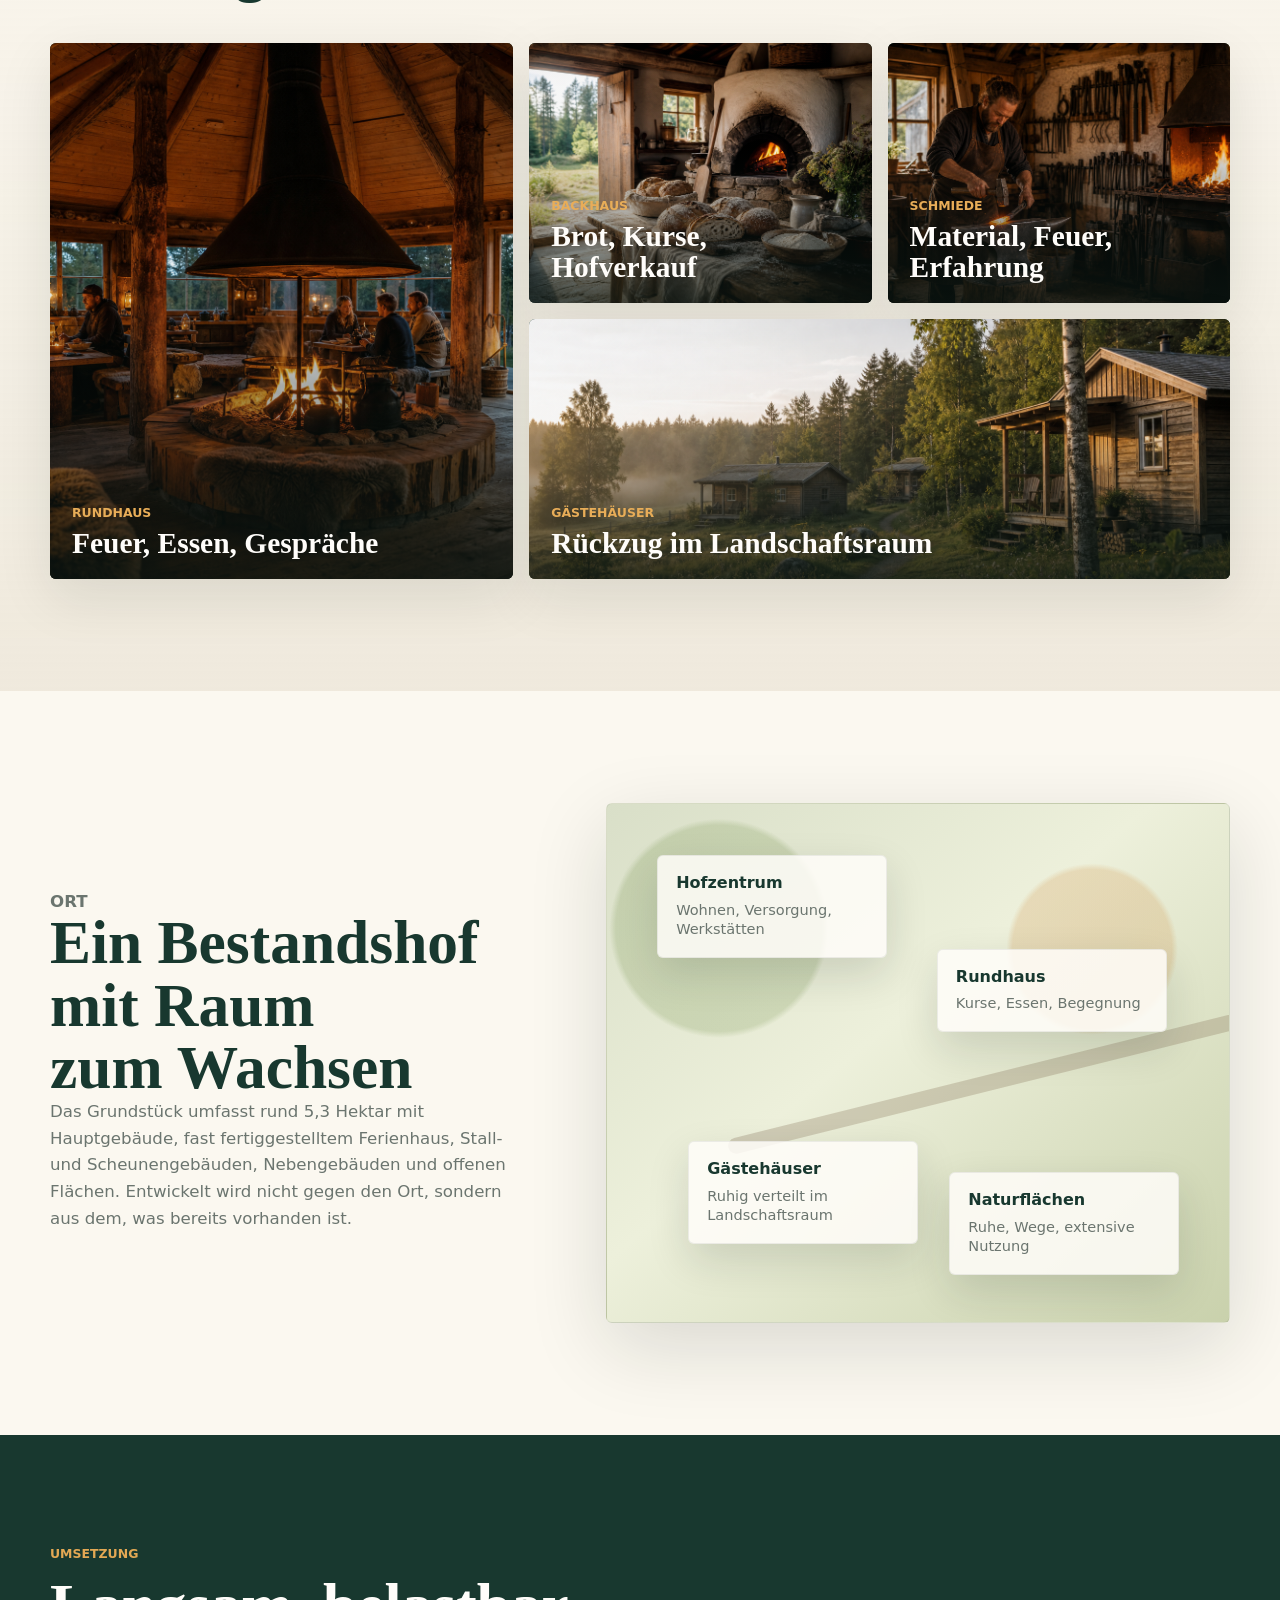
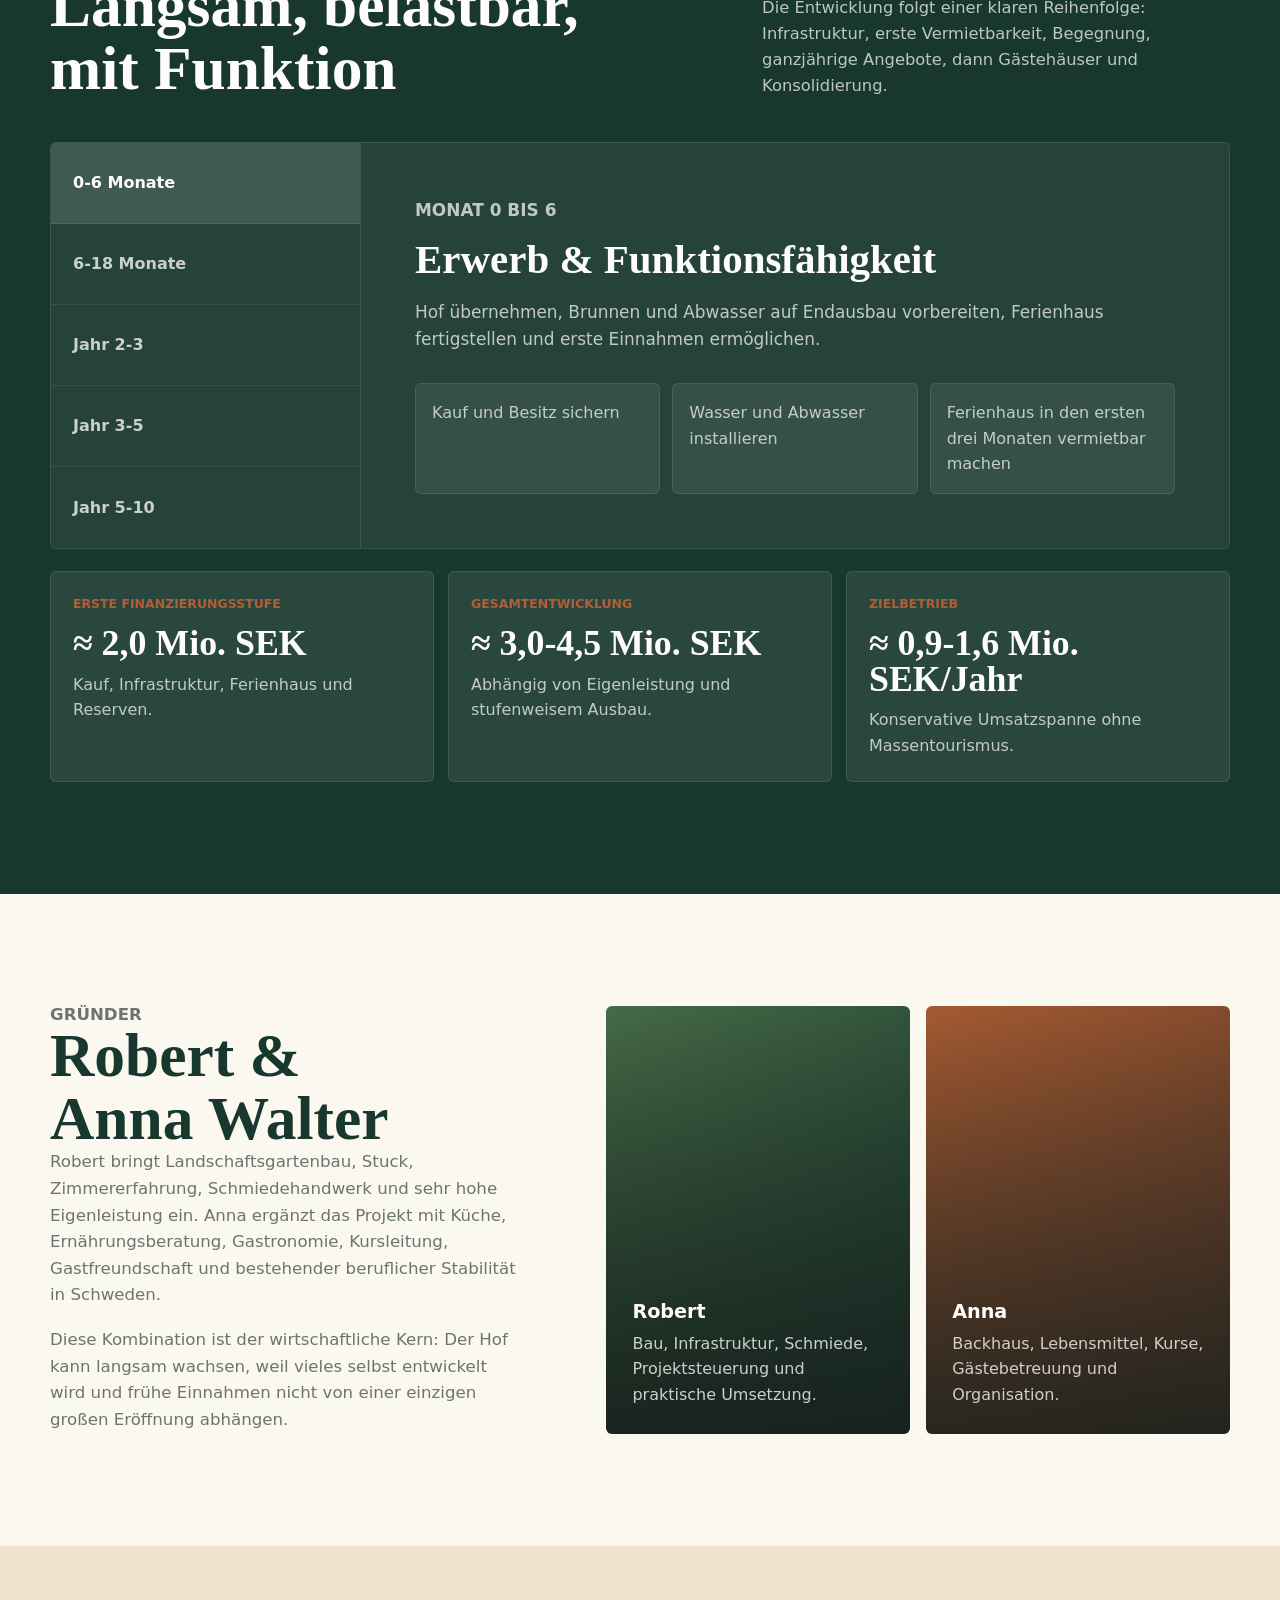
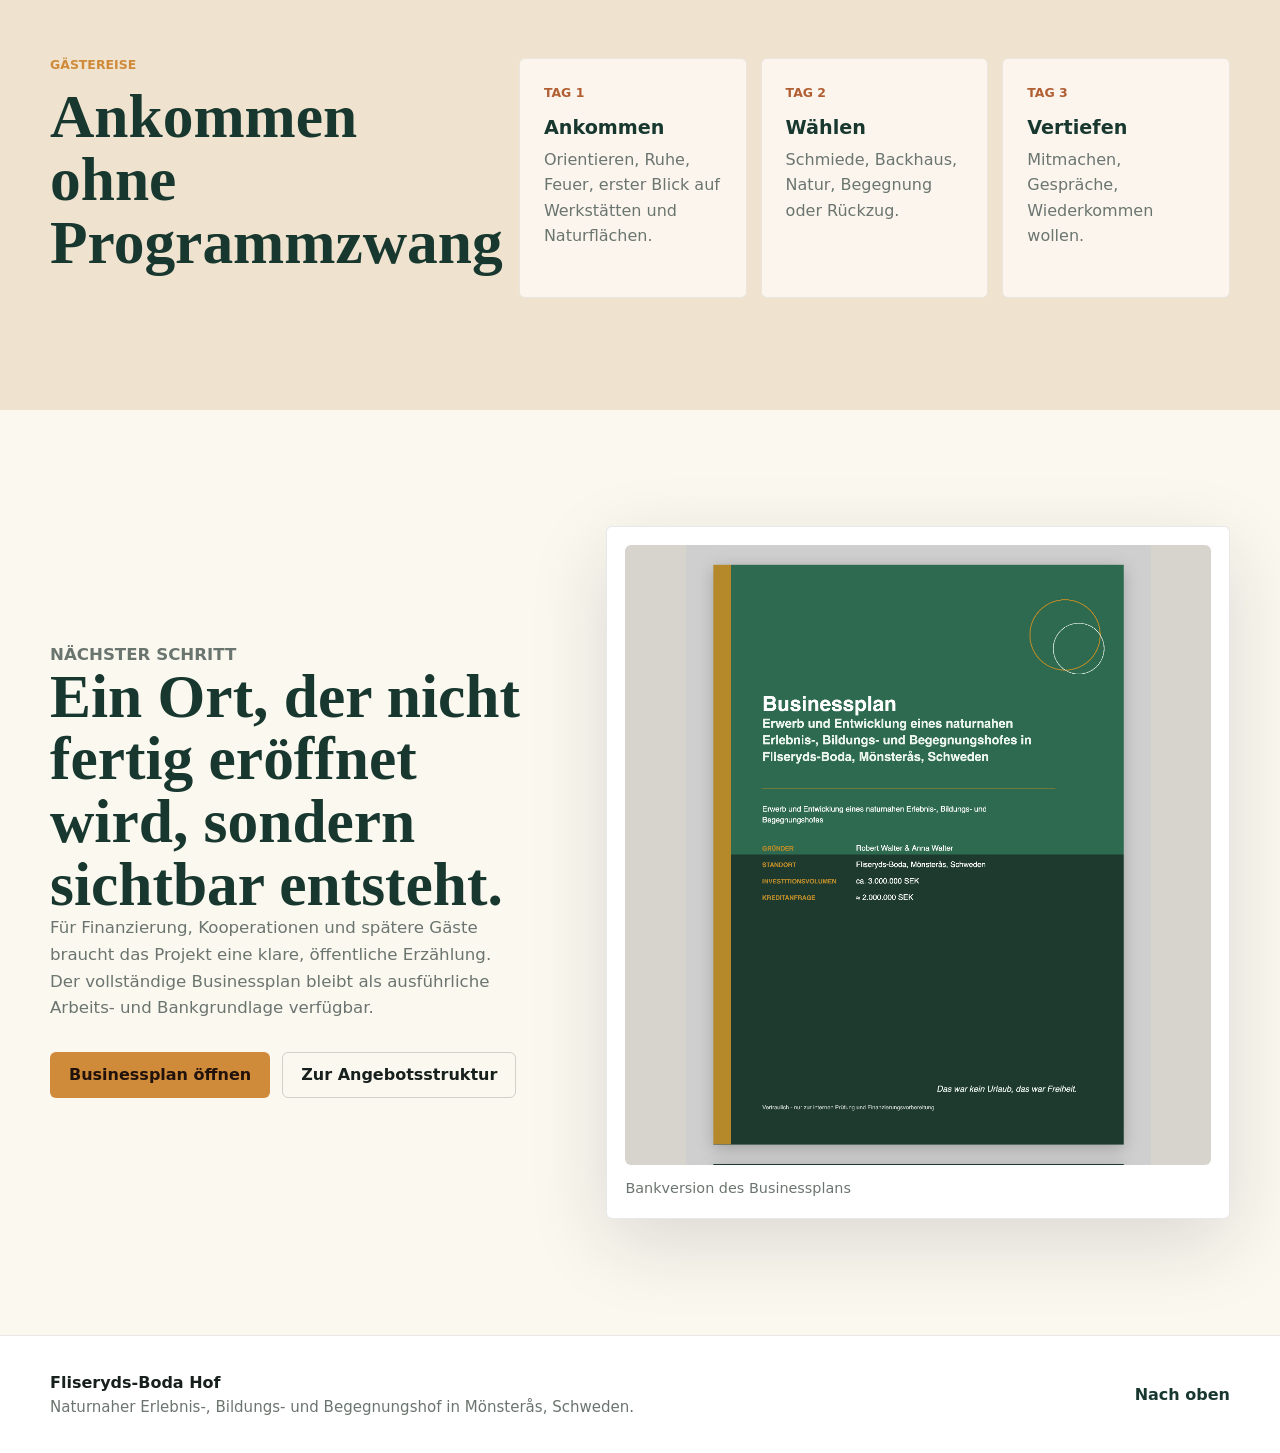
==== commit e1e9cb75: "Refine design and add visual storytelling" ====
--- a/index.html
+++ b/index.html
@@ -8,7 +8,9 @@
       content="Naturnaher Erlebnis-, Bildungs- und Begegnungshof in Fliseryds-Boda, Mönsterås: Übernachten, Handwerk, Backhaus, Schmiede, Rundhaus und offene Wissensplattform."
     />
     <title>Erlebnis-, Bildungs- und Begegnungshof Fliseryds-Boda</title>
+    <link rel="icon" href="data:image/svg+xml,%3Csvg xmlns='http://www.w3.org/2000/svg' viewBox='0 0 64 64'%3E%3Crect width='64' height='64' rx='12' fill='%2318382f'/%3E%3Ccircle cx='27' cy='32' r='17' fill='none' stroke='%23cf8a3a' stroke-width='5'/%3E%3Ccircle cx='39' cy='32' r='8' fill='none' stroke='%23fffdfa' stroke-width='4'/%3E%3C/svg%3E" />
     <link rel="preload" href="assets/hof-hero.png" as="image" />
+    <link rel="preload" href="assets/roundhouse-gathering.png" as="image" />
     <link rel="stylesheet" href="styles.css" />
   </head>
   <body>
@@ -177,6 +179,52 @@
         </div>
       </section>
 
+      <section class="section visual-section" aria-labelledby="visual-title">
+        <div class="section-inner">
+          <div class="section-heading split">
+            <div>
+              <p class="eyebrow">Atmosphäre</p>
+              <h2 id="visual-title">Bilder eines Ortes, der langsam entsteht</h2>
+            </div>
+            <p>
+              Die Motive zeigen die vier Erfahrungsräume des Hofes: ankommen, zusammenkommen,
+              mit den Händen arbeiten und einfache Dinge wieder bewusst erleben.
+            </p>
+          </div>
+
+          <div class="visual-grid">
+            <figure class="visual-card visual-card-large">
+              <img src="assets/roundhouse-gathering.png" alt="Warmes Rundhaus mit Feuerstelle, Holzbänken und Menschen beim gemeinsamen Essen" />
+              <figcaption>
+                <span>Rundhaus</span>
+                <strong>Feuer, Essen, Gespräche</strong>
+              </figcaption>
+            </figure>
+            <figure class="visual-card">
+              <img src="assets/backhaus-bread.png" alt="Rustikales Backhaus mit Holzofen, Brotlaiben und Blick in die Natur" />
+              <figcaption>
+                <span>Backhaus</span>
+                <strong>Brot, Kurse, Hofverkauf</strong>
+              </figcaption>
+            </figure>
+            <figure class="visual-card">
+              <img src="assets/schmiede-workshop.png" alt="Schmiedewerkstatt mit Amboss, glühendem Metall und warmem Feuerlicht" />
+              <figcaption>
+                <span>Schmiede</span>
+                <strong>Material, Feuer, Erfahrung</strong>
+              </figcaption>
+            </figure>
+            <figure class="visual-card visual-card-wide">
+              <img src="assets/guest-cabins-meadow.png" alt="Kleine Holzhäuser am Rand von Wiese und Wald im Morgenlicht" />
+              <figcaption>
+                <span>Gästehäuser</span>
+                <strong>Rückzug im Landschaftsraum</strong>
+              </figcaption>
+            </figure>
+          </div>
+        </div>
+      </section>
+
       <section class="section" id="ort" aria-labelledby="place-title">
         <div class="section-inner place-grid">
           <div>
--- a/styles.css
+++ b/styles.css
@@ -9,9 +9,11 @@
   --clay: #cfbfaa;
   --ink: #17201c;
   --muted: #6b756f;
-  --line: rgba(23, 32, 28, 0.16);
+  --line: rgba(23, 32, 28, 0.1);
+  --line-soft: rgba(23, 32, 28, 0.07);
   --white: #fffdfa;
-  --shadow: 0 24px 80px rgba(16, 26, 22, 0.18);
+  --shadow: 0 24px 80px rgba(16, 26, 22, 0.14);
+  --shadow-soft: 0 18px 54px rgba(16, 26, 22, 0.1);
   --max: 1180px;
 }
 
@@ -21,6 +23,10 @@
 
 html {
   scroll-behavior: smooth;
+}
+
+[id] {
+  scroll-margin-top: 84px;
 }
 
 body {
@@ -63,27 +69,25 @@
 .site-header {
   position: fixed;
   z-index: 30;
-  top: 16px;
-  left: 50%;
-  width: min(calc(100% - 32px), var(--max));
+  top: 0;
+  left: 0;
+  width: 100%;
   min-height: 64px;
-  transform: translateX(-50%);
   display: flex;
   align-items: center;
   justify-content: space-between;
   gap: 22px;
-  padding: 12px 14px 12px 18px;
-  border: 1px solid rgba(255, 253, 250, 0.28);
-  border-radius: 8px;
-  background: rgba(24, 56, 47, 0.74);
-  color: var(--white);
-  box-shadow: 0 12px 36px rgba(13, 25, 21, 0.22);
+  padding: 12px max(18px, calc((100vw - var(--max)) / 2)) 12px;
+  border-bottom: 1px solid rgba(255, 253, 250, 0.14);
+  background: linear-gradient(90deg, rgba(21, 49, 41, 0.9), rgba(24, 56, 47, 0.78));
+  color: var(--white);
+  box-shadow: 0 12px 36px rgba(13, 25, 21, 0.12);
   backdrop-filter: blur(18px);
 }
 
 .site-header.is-scrolled {
-  background: rgba(24, 56, 47, 0.94);
-  border-color: rgba(255, 253, 250, 0.18);
+  background: rgba(24, 56, 47, 0.96);
+  border-color: rgba(255, 253, 250, 0.1);
 }
 
 .brand {
@@ -140,7 +144,7 @@
 
 .site-nav a {
   padding: 10px 12px;
-  border-radius: 8px;
+  border-radius: 6px;
   color: rgba(255, 253, 250, 0.84);
   font-size: 0.88rem;
   font-weight: 650;
@@ -160,7 +164,7 @@
   width: 44px;
   height: 44px;
   border: 0;
-  border-radius: 8px;
+  border-radius: 6px;
   background: rgba(255, 253, 250, 0.12);
   color: var(--white);
   cursor: pointer;
@@ -209,7 +213,7 @@
   width: min(calc(100% - 40px), var(--max));
   min-height: 72svh;
   margin: 0 auto;
-  padding: 154px 0 104px;
+  padding: 148px 0 104px;
   display: flex;
   flex-direction: column;
   justify-content: center;
@@ -266,7 +270,7 @@
   justify-content: center;
   min-height: 46px;
   padding: 13px 18px;
-  border-radius: 8px;
+  border-radius: 6px;
   border: 1px solid transparent;
   font-weight: 800;
   line-height: 1.1;
@@ -291,7 +295,7 @@
 }
 
 .button-secondary {
-  border-color: rgba(255, 253, 250, 0.48);
+  border-color: rgba(255, 253, 250, 0.3);
   color: var(--white);
   background: rgba(255, 253, 250, 0.1);
 }
@@ -302,7 +306,7 @@
 }
 
 .button-secondary.on-light {
-  border-color: rgba(23, 32, 28, 0.32);
+  border-color: rgba(23, 32, 28, 0.18);
   color: var(--ink);
   background: transparent;
 }
@@ -319,8 +323,8 @@
   margin: -72px auto 0;
   display: grid;
   grid-template-columns: repeat(3, minmax(0, 1fr));
-  border: 1px solid rgba(255, 253, 250, 0.22);
-  border-radius: 8px;
+  border: 1px solid rgba(255, 253, 250, 0.14);
+  border-radius: 6px;
   overflow: hidden;
   background: rgba(24, 56, 47, 0.84);
   backdrop-filter: blur(14px);
@@ -329,7 +333,7 @@
 .hero-facts div {
   min-height: 112px;
   padding: 22px 26px;
-  border-right: 1px solid rgba(255, 253, 250, 0.16);
+  border-right: 1px solid rgba(255, 253, 250, 0.1);
 }
 
 .hero-facts div:last-child {
@@ -483,9 +487,10 @@
 .offer-card {
   min-height: 270px;
   padding: 26px;
-  border: 1px solid rgba(23, 32, 28, 0.12);
-  border-radius: 8px;
-  background: rgba(255, 253, 250, 0.72);
+  border: 1px solid var(--line-soft);
+  border-radius: 6px;
+  background: rgba(255, 253, 250, 0.76);
+  box-shadow: var(--shadow-soft);
 }
 
 .offer-card.large {
@@ -495,7 +500,8 @@
   flex-direction: column;
   justify-content: flex-end;
   background:
-    linear-gradient(180deg, rgba(24, 56, 47, 0.02), rgba(24, 56, 47, 0.88)),
+    linear-gradient(180deg, rgba(24, 56, 47, 0.05), rgba(18, 43, 36, 0.88)),
+    url("assets/roundhouse-gathering.png") center / cover,
     var(--forest);
   color: var(--white);
 }
@@ -524,6 +530,81 @@
 .offer-card.large .offer-icon {
   background: var(--copper);
   color: #21130b;
+}
+
+.visual-section {
+  background:
+    linear-gradient(180deg, rgba(251, 248, 240, 0), rgba(225, 216, 198, 0.46)),
+    var(--paper);
+}
+
+.visual-grid {
+  display: grid;
+  grid-template-columns: 1.15fr 0.85fr 0.85fr;
+  grid-auto-rows: 260px;
+  gap: 16px;
+}
+
+.visual-card {
+  position: relative;
+  min-height: 0;
+  margin: 0;
+  overflow: hidden;
+  border-radius: 6px;
+  background: var(--forest);
+  box-shadow: var(--shadow-soft);
+}
+
+.visual-card::after {
+  content: "";
+  position: absolute;
+  inset: 0;
+  background: linear-gradient(180deg, rgba(12, 23, 19, 0.02) 40%, rgba(12, 23, 19, 0.76));
+  pointer-events: none;
+}
+
+.visual-card img {
+  width: 100%;
+  height: 100%;
+  object-fit: cover;
+  transition: transform 700ms ease;
+}
+
+.visual-card:hover img {
+  transform: scale(1.025);
+}
+
+.visual-card figcaption {
+  position: absolute;
+  z-index: 1;
+  left: 22px;
+  right: 22px;
+  bottom: 20px;
+  color: var(--white);
+}
+
+.visual-card figcaption span {
+  display: block;
+  margin-bottom: 5px;
+  color: #e8ad58;
+  font-size: 0.78rem;
+  font-weight: 850;
+  text-transform: uppercase;
+}
+
+.visual-card figcaption strong {
+  display: block;
+  font-family: Georgia, "Times New Roman", serif;
+  font-size: clamp(1.3rem, 2.3vw, 2rem);
+  line-height: 1.04;
+}
+
+.visual-card-large {
+  grid-row: span 2;
+}
+
+.visual-card-wide {
+  grid-column: span 2;
 }
 
 .place-grid,
@@ -546,8 +627,8 @@
 .site-map {
   position: relative;
   min-height: 520px;
-  border: 1px solid var(--line);
-  border-radius: 8px;
+  border: 1px solid var(--line-soft);
+  border-radius: 6px;
   background:
     radial-gradient(circle at 18% 24%, rgba(127, 154, 88, 0.26) 0 16%, transparent 17%),
     radial-gradient(circle at 78% 28%, rgba(207, 138, 58, 0.22) 0 13%, transparent 14%),
@@ -570,8 +651,8 @@
   position: absolute;
   width: min(230px, 42%);
   padding: 18px;
-  border: 1px solid rgba(23, 32, 28, 0.12);
-  border-radius: 8px;
+  border: 1px solid var(--line-soft);
+  border-radius: 6px;
   background: rgba(255, 253, 250, 0.84);
   box-shadow: 0 16px 42px rgba(23, 32, 28, 0.14);
 }
@@ -633,8 +714,8 @@
 .roadmap {
   display: grid;
   grid-template-columns: 310px minmax(0, 1fr);
-  border: 1px solid rgba(255, 253, 250, 0.16);
-  border-radius: 8px;
+  border: 1px solid rgba(255, 253, 250, 0.1);
+  border-radius: 6px;
   overflow: hidden;
   background: rgba(255, 253, 250, 0.06);
 }
@@ -642,14 +723,14 @@
 .phase-tabs {
   display: grid;
   align-content: stretch;
-  border-right: 1px solid rgba(255, 253, 250, 0.16);
+  border-right: 1px solid rgba(255, 253, 250, 0.1);
 }
 
 .phase-tab {
   min-height: 72px;
   padding: 18px 22px;
   border: 0;
-  border-bottom: 1px solid rgba(255, 253, 250, 0.12);
+  border-bottom: 1px solid rgba(255, 253, 250, 0.08);
   background: transparent;
   color: rgba(255, 253, 250, 0.76);
   font: inherit;
@@ -700,8 +781,8 @@
 .phase-panel li {
   min-height: 96px;
   padding: 16px;
-  border: 1px solid rgba(255, 253, 250, 0.14);
-  border-radius: 8px;
+  border: 1px solid rgba(255, 253, 250, 0.1);
+  border-radius: 6px;
   background: rgba(255, 253, 250, 0.07);
 }
 
@@ -715,8 +796,8 @@
 .finance-grid div {
   min-height: 170px;
   padding: 22px;
-  border: 1px solid rgba(255, 253, 250, 0.14);
-  border-radius: 8px;
+  border: 1px solid rgba(255, 253, 250, 0.1);
+  border-radius: 6px;
   background: rgba(255, 253, 250, 0.08);
 }
 
@@ -749,7 +830,7 @@
   flex-direction: column;
   justify-content: flex-end;
   padding: 26px;
-  border-radius: 8px;
+  border-radius: 6px;
   color: var(--white);
   background:
     linear-gradient(180deg, rgba(23, 32, 28, 0.06), rgba(23, 32, 28, 0.9)),
@@ -785,8 +866,8 @@
 .journey article {
   min-height: 240px;
   padding: 24px;
-  border: 1px solid rgba(23, 32, 28, 0.12);
-  border-radius: 8px;
+  border: 1px solid var(--line-soft);
+  border-radius: 6px;
   background: rgba(255, 253, 250, 0.72);
 }
 
@@ -803,7 +884,7 @@
   margin: 0;
   padding: 18px;
   border: 1px solid var(--line);
-  border-radius: 8px;
+  border-radius: 6px;
   background: #ffffff;
   box-shadow: var(--shadow);
 }
@@ -853,8 +934,9 @@
 
 @media (max-width: 980px) {
   .site-header {
-    top: 10px;
-    width: min(calc(100% - 20px), var(--max));
+    top: 0;
+    width: 100%;
+    padding: 10px 14px;
   }
 
   .nav-toggle {
@@ -869,7 +951,7 @@
     display: none;
     padding: 8px;
     border: 1px solid rgba(255, 253, 250, 0.18);
-    border-radius: 8px;
+    border-radius: 6px;
     background: rgba(24, 56, 47, 0.97);
     box-shadow: 0 18px 42px rgba(13, 25, 21, 0.24);
   }
@@ -919,6 +1001,17 @@
     min-height: 320px;
   }
 
+  .visual-grid {
+    grid-template-columns: 1fr 1fr;
+    grid-auto-rows: 250px;
+  }
+
+  .visual-card-large,
+  .visual-card-wide {
+    grid-column: span 2;
+    grid-row: span 1;
+  }
+
   .intro-grid,
   .section-heading.split,
   .place-grid,
@@ -992,7 +1085,7 @@
 
   .hero-content {
     width: min(calc(100% - 28px), var(--max));
-    padding: 112px 0 98px;
+    padding: 110px 0 98px;
   }
 
   .hero h1 {
@@ -1086,6 +1179,16 @@
     min-height: auto;
   }
 
+  .visual-grid {
+    grid-template-columns: 1fr;
+    grid-auto-rows: 310px;
+  }
+
+  .visual-card-large,
+  .visual-card-wide {
+    grid-column: auto;
+  }
+
   .site-map {
     min-height: 610px;
   }
